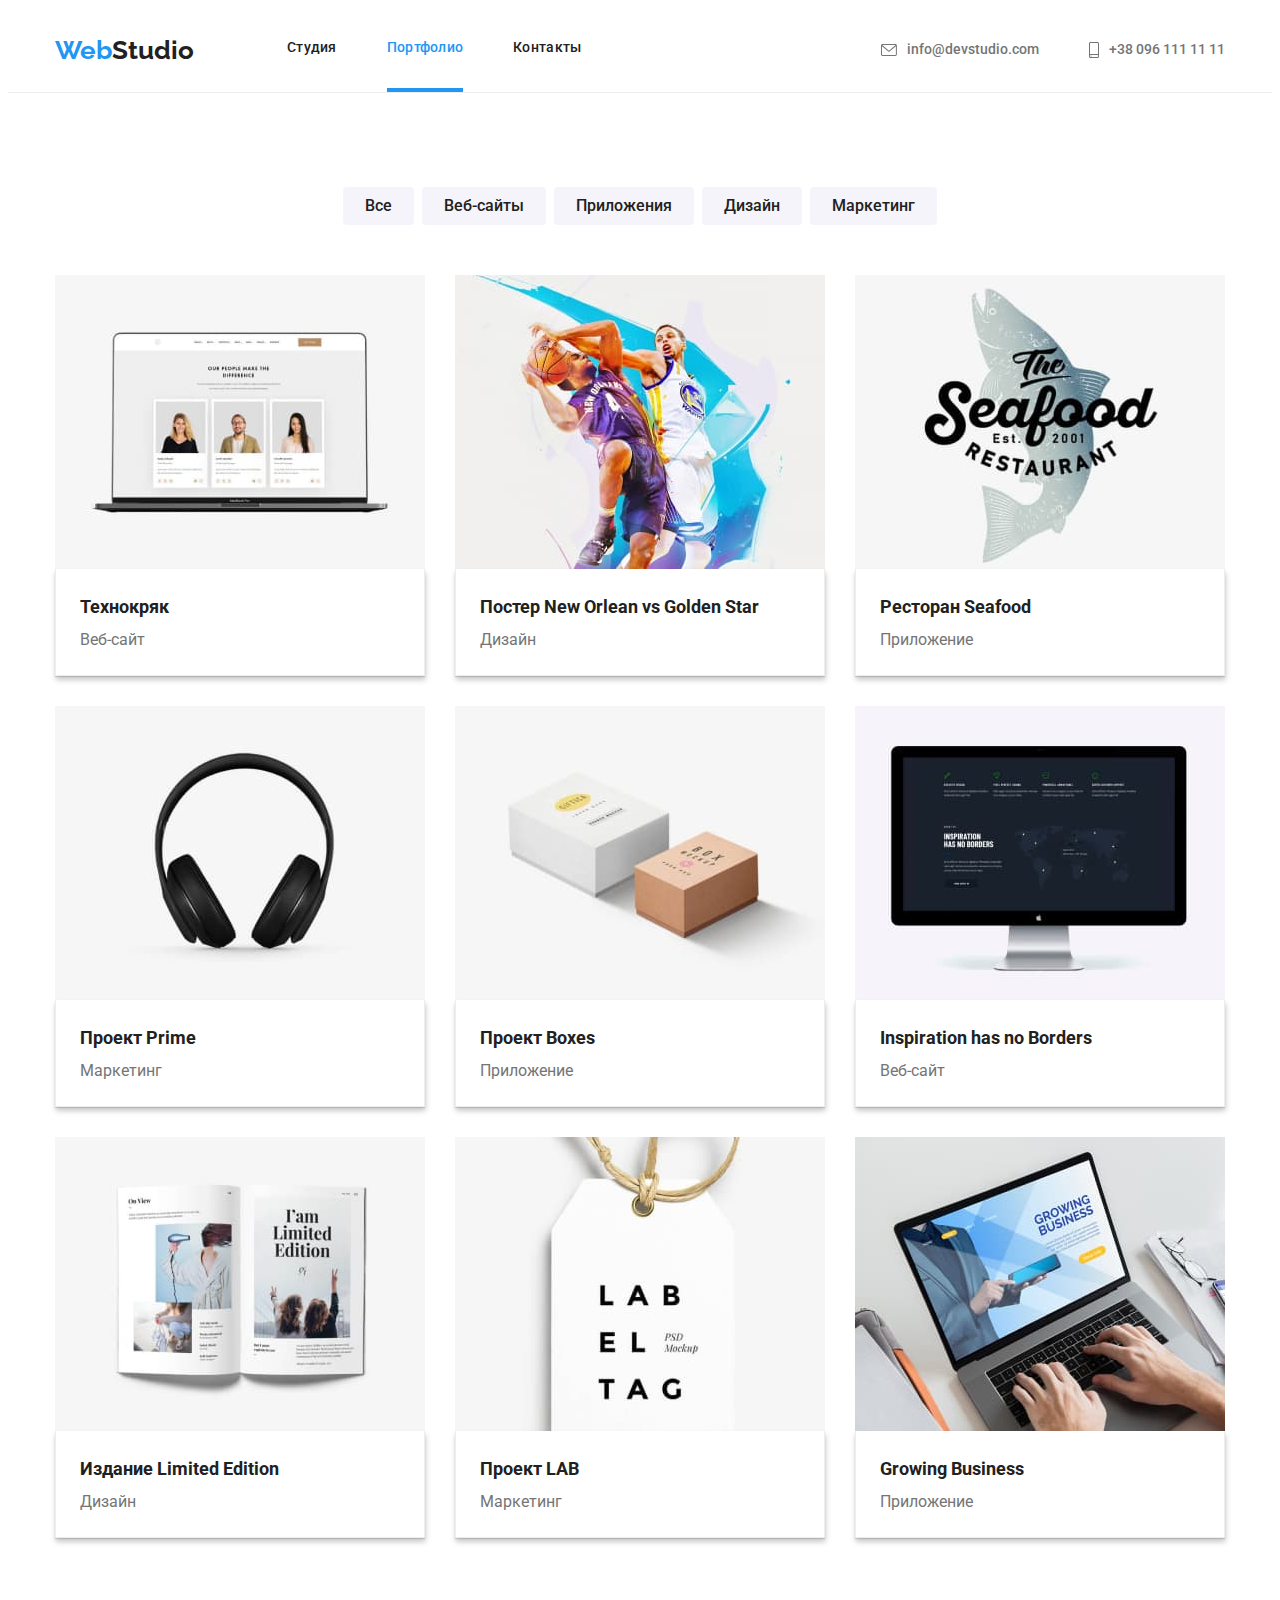
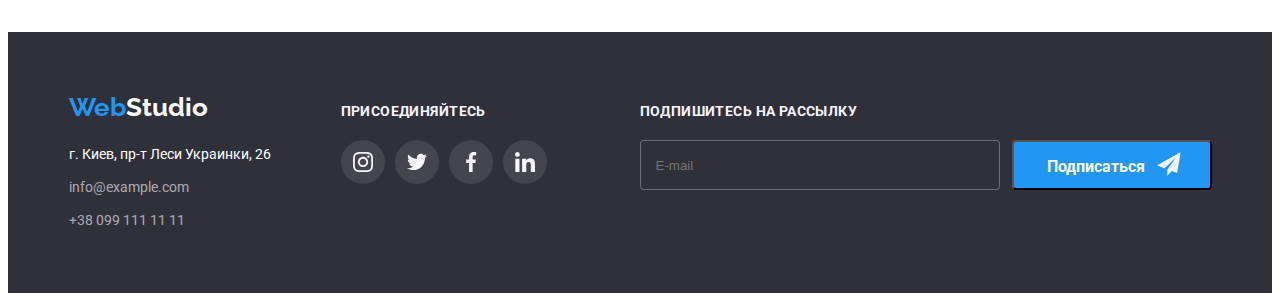
==== portfolio.html @ 36d55398 "1st poosh" ====
<!DOCTYPE html>
<html lang="ru">
  <head>
    <meta charset="UTF-8" />
    <meta http-equiv="X-UA-Compatible" content="IE=edge" />
    <meta name="viewport" content="width=device-width, initial-scale=1.0" />
    <link rel="preconnect" href="https://fonts.googleapis.com" />
    <link rel="preconnect" href="https://fonts.gstatic.com" crossorigin />
    <link
      rel="stylesheet"
      href="https://cdnjs.cloudflare.com/ajax/libs/modern-normalize/1.1.0/modern-normalize.min.css"
      integrity="sha512-wpPYUAdjBVSE4KJnH1VR1HeZfpl1ub8YT/NKx4PuQ5NmX2tKuGu6U/JRp5y+Y8XG2tV+wKQpNHVUX03MfMFn9Q=="
      crossorigin="anonymous"
      referrerpolicy="no-referrer"
    />
    <link
      href="https://fonts.googleapis.com/css2?family=Raleway:wght@700&family=Roboto:wght@400;500;700;900&display=swap"
      rel="stylesheet"
    />
    <link rel="stylesheet" href="./css/reset.css" />
    <link rel="stylesheet" href="./css/styles.css" />
    <title>Портфолио</title>
  </head>

  <body>
    <!-- -------------------Header------------------- -->
    <header class="header">
      <div class="container main-header">
        <a class="header-logo logo" href="index.html"
          ><span class="logo-web">Web</span>Studio</a
        >
        <nav>
          <ul class="nav-list">
            <li class="nav-item">
              <a class="nav-item-link" href="index.html">Студия</a>
            </li>
            <li class="nav-item">
              <a class="nav-item-link current-link" href="portfolio.html"
                >Портфолио</a
              >
            </li>
            <li class="nav-item">
              <a class="nav-item-link" href="">Контакты</a>
            </li>
          </ul>
        </nav>
        <ul class="contact-list">
          <li class="contact-item envelope">
            <a class="contact-item-link" href="mailto:info@devstudio.com"
              ><svg class="icon-envelope" width="16px" height="12px">
                <use href="./images/icon.svg#icon-envelope"></use>
              </svg>
              info@devstudio.com</a
            >
          </li>
          <li class="contact-item">
            <a class="contact-item-link" href="tel:+380961111111"
              ><svg class="icon-smartphone" width="10px" height="16px">
                <use href="./images/icon.svg#icon-smartphone"></use>
              </svg>
              +38 096 111 11 11
            </a>
          </li>
        </ul>
      </div>
    </header>
    <main>
      <!-- ---------------------PORTFOLIO--------------------- -->
      <section class="projects-photo">
        <!-- -------------------в дальнейшем h1 сделать невидимым---- -->
        <h1 class="hiden">Портфолио Студии</h1>

        <div class="container projects-main">
          <ul class="portfolio-btn-title">
            <li class="portfolio-btn-item">
              <button class="btn-portfolio" type="button">Все</button>
            </li>
            <li class="portfolio-btn-item">
              <button class="btn-portfolio" type="button">Веб-сайты</button>
            </li>
            <li class="portfolio-btn-item">
              <button class="btn-portfolio" type="button">Приложения</button>
            </li>
            <li class="portfolio-btn-item">
              <button class="btn-portfolio" type="button">Дизайн</button>
            </li>
            <li class="portfolio-btn-item">
              <button class="btn-portfolio" type="button">Маркетинг</button>
            </li>
          </ul>
        </div>
        <ul class="container images-studio">
          <li class="images-item">
            <div class="images-thumb">
              <img
                src="./images/img-tehnokryak.jpg"
                alt="ноутбук с изображаением вебсайта"
                width="370"
              />
              <p class="images-thumb-text">
                Технокряк это современная площадка распространения коронавируса.
                Компании используют эту платформу для цифрового шпионажа и атак
                на защищённые сервера конкурентов.
              </p>
            </div>

            <div class="images-border">
              <h2 class="projects-title">Технокряк</h2>
              <p class="projects-description">Веб-сайт</p>
            </div>
          </li>
          <li class="images-item">
            <div class="images-thumb">
              <img
                src="./images/img-poster-new-orlean-vs-golden-star.jpg"
                alt="постер с баскетболистами новый орлеан играют против золотой звезды"
                width="370"
              />
              <p class="images-thumb-text">
                Технокряк это современная площадка распространения коронавируса.
                Компании используют эту платформу для цифрового шпионажа и атак
                на защищённые сервера конкурентов.
              </p>
            </div>
            <div class="images-border">
              <h2 class="projects-title">Постер New Orlean vs Golden Star</h2>

              <p class="projects-description">Дизайн</p>
            </div>
          </li>

          <li class="images-item">
            <div class="images-thumb">
              <img
                src="./images/img-seafood.jpg"
                alt="логотип ресторана моской еды"
                width="370"
              />
              <p class="images-thumb-text">
                Технокряк это современная площадка распространения коронавируса.
                Компании используют эту платформу для цифрового шпионажа и атак
                на защищённые сервера конкурентов.
              </p>
            </div>
            <div class="images-border">
              <h2 class="projects-title">Ресторан Seafood</h2>
              <p class="projects-description">Приложение</p>
            </div>
          </li>
          <li class="images-item">
            <div class="images-thumb">
              <img
                src="./images/img-project-prime.jpg"
                alt="наушники"
                width="370"
              />
              <p class="images-thumb-text">
                Технокряк это современная площадка распространения коронавируса.
                Компании используют эту платформу для цифрового шпионажа и атак
                на защищённые сервера конкурентов.
              </p>
            </div>
            <div class="images-border">
              <h2 class="projects-title">Проект Prime</h2>
              <p class="projects-description">Маркетинг</p>
            </div>
          </li>
          <li class="images-item">
            <div class="images-thumb">
              <img
                src="./images/img-project-boxex.jpg"
                alt="две коробки"
                width="370"
              />
              <p class="images-thumb-text">
                Технокряк это современная площадка распространения коронавируса.
                Компании используют эту платформу для цифрового шпионажа и атак
                на защищённые сервера конкурентов.
              </p>
            </div>
            <div class="images-border">
              <h2 class="projects-title">Проект Boxes</h2>
              <p class="projects-description">Приложение</p>
            </div>
          </li>
          <li class="images-item">
            <div class="images-thumb">
              <img
                src="./images/img-inspiration-has-no-borders.jpg"
                alt="монитор с веб-сайтом"
                width="370"
              />
              <p class="images-thumb-text">
                Технокряк это современная площадка распространения коронавируса.
                Компании используют эту платформу для цифрового шпионажа и атак
                на защищённые сервера конкурентов.
              </p>
            </div>
            <div class="images-border">
              <h2 class="projects-title">Inspiration has no Borders</h2>
              <p class="projects-description">Веб-сайт</p>
            </div>
          </li>
          <li class="images-item">
            <div class="images-thumb">
              <img
                src="./images/img-limited-edition.jpg"
                alt="журнал лимитед едишн"
                width="370"
              />
              <p class="images-thumb-text">
                Технокряк это современная площадка распространения коронавируса.
                Компании используют эту платформу для цифрового шпионажа и атак
                на защищённые сервера конкурентов.
              </p>
            </div>
            <div class="images-border">
              <h2 class="projects-title">Издание Limited Edition</h2>
              <p class="projects-description">Дизайн</p>
            </div>
          </li>
          <li class="images-item">
            <div class="images-thumb">
              <img
                src="./images/img-project-lab.jpg"
                alt="стикер товара"
                width="370"
              />
              <p class="images-thumb-text">
                Технокряк это современная площадка распространения коронавируса.
                Компании используют эту платформу для цифрового шпионажа и атак
                на защищённые сервера конкурентов.
              </p>
            </div>
            <div class="images-border">
              <h2 class="projects-title">Проект LAB</h2>
              <p class="projects-description">Маркетинг</p>
            </div>
          </li>
          <li class="images-item">
            <div class="images-thumb">
              <img
                src="./images/img-growing-business.jpg"
                alt="ноутбук"
                width="370"
              />
              <p class="images-thumb-text">
                Технокряк это современная площадка распространения коронавируса.
                Компании используют эту платформу для цифрового шпионажа и атак
                на защищённые сервера конкурентов.
              </p>
            </div>
            <div class="images-border">
              <h2 class="projects-title">Growing Business</h2>
              <p class="projects-description">Приложение</p>
            </div>
          </li>
        </ul>
      </section>
    </main>
    <!-- -------------------footer------------------- -->
    <footer class="footer-bgc">
      <div class="container footer-main">
        <div class="footer-left">
          <a class="footer-logo logo" href="index.html"
            ><span class="logo-web">Web</span
            ><span class="footer-studio">Studio</span>
          </a>
          <address>
            <ul class="adress-list">
              <li class="footer-item">
                <a class="footer-map" href=""
                  >г. Киев, пр-т Леси Украинки, 26</a
                >
              </li>
              <li class="footer-item">
                <a class="footer-contacts" href="mailto:info@example.com"
                  >info@example.com</a
                >
              </li>
              <li class="footer-item">
                <a class="footer-contacts" href="tel:+380991111111"
                  >+38 099 111 11 11</a
                >
              </li>
            </ul>
          </address>
        </div>
        <div class="footer-middle">
          <span class="footer-middle-title">присоединяйтесь</span>
          <ul class="footer-middle-list">
            <li class="footer-middle-item">
              <a href="" class="footer-middle-link">
                <svg class="footer-middle-icon" width="20" height="20">
                  <use href="images/icon.svg#icon-instagram"></use>
                </svg>
              </a>
            </li>
            <li class="footer-middle-item">
              <a href="" class="footer-middle-link"
                ><svg class="footer-middle-icon" width="20" height="20">
                  <use href="images/icon.svg#icon-twitter"></use></svg
              ></a>
            </li>
            <li class="footer-middle-item">
              <a href="" class="footer-middle-link"
                ><svg class="footer-middle-icon" width="20" height="20">
                  <use href="images/icon.svg#icon-facebook"></use></svg
              ></a>
            </li>
            <li class="footer-middle-item">
              <a href="" class="footer-middle-link"
                ><svg class="footer-middle-icon" width="20" height="20">
                  <use href="images/icon.svg#icon-linkedin"></use></svg
              ></a>
            </li>
          </ul>
        </div>
        <div class="footer-subscribe">
          <form action="">
            <label for="user-email-footer" class="user-email-label"
              >Подпишитесь на рассылку</label
            >
            <div class="button-subscribe-main">
              <input
                type="email"
                id="user-email-footer"
                class="user-email-input"
                placeholder="E-mail"
              />
              <button type="submit" class="button-subscribe">
                Подписаться
              </button>
              <svg class="button-subscribe-svg" width="24px" height="24px">
                <use href="images/icon.svg#icon-send"></use>
              </svg>
            </div>
          </form>
        </div>
      </div>
    </footer>
  </body>
</html>
---- css/styles.css ----
/* ---------------------variable--------------------- */
:root {
  --main-text-color: #212121;
  --additional-text-color: #757575;
  --brand-color: #2196f3;
  --hover-color: #2196f3;
  --bgc-total: #2f303a;
  --bgc-additional: #ffffff;
  --bgc-button-portfolio: #f5f4fa;
}
/* ---------------------general rules--------------------- */
html {
  box-sizing: border-box;
}
*,
*::before,
*::after {
  box-sizing: inherit;
}

body {
  font-family: "Roboto", "Verdana", "Tahoma", sans-serif;
  font-style: normal;
  font-weight: 400;
}

.container {
  margin: 0px auto;
  padding-left: 15px;
  padding-right: 15px;
  width: 1200px;
  /* ------- Временное условие для верстки ----- */
  /* outline: 1px solid red; */
}

/* ---------------------header styles--------------------- */

.header {
  border-bottom: 1px solid #eeeeee;
}

.main-header {
  display: flex;
  align-items: center;
}
.logo {
  font-family: "Raleway", sans-serif;
  font-weight: 700;
  font-size: 26px;
  line-height: 1.19;
  color: var(--main-text-color);
}
.header-logo {
  display: block;
  margin-right: 93px;
}
.nav-list {
  display: flex;
}
.nav-item {
  position: relative;
}

.nav-item-link {
  display: block;
  padding-top: 32px;
  padding-right: 0px;
  padding-left: 0px;
  padding-bottom: 32px;

  font-family: Roboto;
  font-style: normal;
  font-weight: 500;
  font-size: 14px;
  line-height: 1.14;
  letter-spacing: 0.02em;

  color: var(--main-text-color);
  transition: color 250ms cubic-bezier(0.4, 0, 0.2, 1);
}
.nav-item-link:hover,
.nav-item-link:focus {
  color: var(--hover-color);
}

/* подчеркивание на текущей странице  */
.current-link {
  color: var(--hover-color);
  border-bottom: 4px solid var(--hover-color);
}

/* подчеркивание по ховеру  */
.nav-item-link::after {
  content: "";
  display: block;
  position: absolute;
  left: 0;
  bottom: 0px;
  width: 100%;
  height: 4px;
  background-color: rgba(0, 0, 0, 0);

  transition: background-color 250ms cubic-bezier(0.4, 0, 0.2, 1);
}
.nav-item-link:hover::after {
  background-color: var(--hover-color);
}
.nav-item + .nav-item {
  margin-left: 50px;
}
.contact-list {
  display: flex;
  margin-left: auto;
}
.contact-item + .contact-item {
  margin-left: 50px;
}
.contact-item {
  display: flex;
  justify-content: right;
  align-items: center;
  border: 1px;
}

.contact-item-link {
  display: flex;
  align-items: center;
  padding-top: 32px;
  padding-bottom: 32px;

  font-weight: 500;
  font-size: 14px;
  line-height: 1.14;
  color: var(--additional-text-color);
  transition: color 250ms cubic-bezier(0.4, 0, 0.2, 1);
}
.contact-item-link:hover,
.contact-item-link:focus {
  color: var(--hover-color);
}
.icon-envelope {
  margin-right: 10px;
  width: 16px;
  height: 12px;

  fill: currentColor;
}
.icon-smartphone {
  width: 10px;
  height: 16px;
  margin-right: 10px;
  fill: currentColor;
}
/* ---------------------main styles--------------------- */
.hiden {
  opacity: 0;
  font-size: 0px;
  line-height: 0px;
  display: none;
  color: transparent;
  visibility: hidden;
  overflow: hidden;
  width: 0px;
  height: 0px;
}

/* ---------------------hero--------------------- */
.hero {
  margin: 0px auto;
  max-width: 1600px;
  padding-top: 200px;
  padding-bottom: 200px;

  background-image: linear-gradient(
      rgba(47, 48, 58, 0.4),
      rgba(47, 48, 58, 0.4)
    ),
    url(../images/hero-optimized.jpg);
  background-repeat: no-repeat;
  background-position: center;
  background-size: cover;
  background-color: #c4c4c4;
}

.div-hero {
  text-align: center;
}

.hero-title {
  margin: 0px auto;

  margin-bottom: 30px;

  font-weight: 900;
  font-size: 44px;
  line-height: 1.36;
  text-transform: uppercase;

  color: var(--bgc-additional);
}
.hero-button {
  display: inline-block;
  min-width: 200px;
  border-radius: 4px;
  padding: 10px 32px;

  font-family: inherit;
  font-weight: 700;
  font-size: 16px;
  line-height: 1.88;
  background-color: var(--brand-color);
  color: var(--bgc-additional);
  cursor: pointer;
  text-align: center;
}

.button-portfolio:focus {
  border-color: var(--bgc-total);
}

/* ---------------------advantages styles--------------------- */
.studio-advantages {
  padding-top: 94px;
  padding-bottom: 94px;
}

.studio-advantages-list {
  display: flex;
}

.studio-advantages-title {
  display: inline-block;
  margin: 0px auto;
  margin-bottom: 10px;

  color: var(--main-text-color);

  font-weight: 700;
  font-size: 14px;
  line-height: 1.14;
  text-transform: uppercase;
  letter-spacing: 0.03em;
}
.studio-advantages-item {
  width: 270px;
  margin-right: 30px;
}
.studio-advantages-item:last-child {
  margin-right: 0px;
}
.studio-adnvatages-icons {
  margin-bottom: 30px;
  padding-top: 25px;
  padding-bottom: 25px;
  padding-right: 100px;
  padding-left: 100px;
  text-align: center;
  background-color: #f5f4fa;
  border-radius: 4px;
}

.advantages-icon {
  width: 70px;
  height: 70px;
}

.studio-advantages-desctiption {
  margin: 0px auto;

  font-size: 14px;
  line-height: 1.71;
  color: var(--additional-text-color);
  letter-spacing: 0.03em;
}

/* ---------------------What We Do (WWD)--------------------- */
.wwd-main {
  padding-bottom: 94px;
}

.wwd-title {
  font-weight: 700;
  font-size: 36px;
  line-height: 1.17;
  color: var(--main-text-color);
  margin-bottom: 50px;
  text-align: center;
}
.wwd-list {
  display: flex;
  justify-content: space-between;
}
.wwd-item-thumb {
  position: relative;
}

.wwd-item-text {
  position: absolute;
  bottom: 0;

  width: 100%;
  padding-top: 27px;
  padding-bottom: 27px;

  font-family: Roboto;
  font-style: normal;
  font-weight: bold;
  font-size: 14px;
  line-height: 1.14;
  text-align: center;
  letter-spacing: 0.03em;
  text-transform: uppercase;
  color: #ffffff;
  background-color: rgba(47, 48, 58, 0.8);
}
/* ---------------------our team--------------------- */

.our-team {
  padding-top: 94px;
  padding-bottom: 94px;
  background-color: #f5f4fa;
}
.team-title {
  display: block;
  margin-bottom: 50px;

  font-weight: 700;
  font-size: 36px;
  line-height: 1.17;
  text-align: center;
  color: var(--main-text-color);
}
.team-list {
  display: flex;
  justify-content: space-between;
  text-align: center;
}
.team-info {
  padding-top: 30px;
  padding-bottom: 30px;
  background-color: #ffffff;
  box-shadow: 0px 1px 3px rgba(0, 0, 0, 0.12), 0px 1px 1px rgba(0, 0, 0, 0.14),
    0px 2px 1px rgba(0, 0, 0, 0.2);
}
.team-names {
  margin-bottom: 10px;

  font-family: "Roboto";
  font-style: normal;
  font-weight: 500;
  font-size: 16px;
  line-height: 1.19;
  text-align: center;
  letter-spacing: 0.03em;

  color: var(--main-text-color);
}
.team-positions {
  margin-bottom: 16px;

  font-family: Roboto;
  font-style: normal;
  font-weight: 400;
  font-size: 16px;
  line-height: 1.19;
  text-align: center;
  letter-spacing: 0.03em;

  color: var(--additional-text-color);
}
.team-social-list {
  display: flex;
  justify-content: center;
}
.team-social-item {
  width: 44px;
  height: 44px;
}
.team-social-item + .team-social-item {
  margin-left: 10px;
}
.team-social-link {
  display: flex;
  align-items: center;
  justify-content: center;
  width: 100%;
  height: 100%;
  background-color: transparent;
  border-radius: 50%;
  fill: #afb1b8;
}

.team-social-link:hover,
.team-social-link:focus {
  outline: none;
  background-color: #2196f3;
  fill: white;
  transition-property: fill;
  transition-duration: 250ms;
  transition-timing-function: cubic-bezier(0.4, 0, 0.2, 1);
}

/* ---------------------PORTFOLIO--------------------- */
.projects-photo {
  padding-top: 94px;
  padding-bottom: 94px;
}
.portfolio-btn-title {
  display: flex;
  justify-content: center;
  margin-bottom: 50px;
}

.portfolio-btn-item + .portfolio-btn-item {
  margin-left: 8px;
}

.btn-portfolio {
  padding-top: 6px;
  padding-bottom: 6px;
  padding-left: 22px;
  padding-right: 22px;
  font-family: inherit;
  font-weight: 500;
  font-size: 16px;
  line-height: 1.63;
  border: none;
  border-radius: 4px;

  color: var(--main-text-color);
  background-color: var(--bgc-button-portfolio);
  transition: color 250ms cubic-bezier(0.4, 0, 0.2, 1),
    background-color 250ms cubic-bezier(0.4, 0, 0.2, 1);
}

.btn-portfolio:focus,
.btn-portfolio:hover {
  background-color: var(--hover-color);
  color: var(--bgc-additional);
  outline: none;
}

.images-studio {
  display: flex;
  flex-wrap: wrap;
}

.images-item:hover {
  box-shadow: 0px 4px 4px rgb(0, 0, 0, 0.25);
}

.images-item {
  position: relative;
  margin-right: 30px;
}
.images-item:nth-child(3n) {
  margin-right: 0px;
}

.images-item:nth-child(-n + 6) {
  margin-bottom: 30px;
}
.images-thumb {
  display: block;
  position: relative;
  overflow: hidden;
}

.images-thumb-text {
  position: absolute;
  bottom: 0;
  transform: translateY(100%);
  opacity: 0;
  transition: transform 250ms cubic-bezier(0.4, 0, 0.2, 1),
    opacity 250ms cubic-bezier(0.4, 0, 0.2, 1);
  overflow: hidden;

  width: 100%;
  height: 100%;
  padding-top: 63px;
  padding-bottom: 63px;
  padding-left: 24px;
  padding-right: 24px;

  font-family: Roboto;
  font-style: normal;
  font-weight: 400;
  font-size: 18px;
  line-height: 1.55;
  letter-spacing: 0.03em;
  color: var(--bgc-additional);
  background-color: rgba(33, 150, 243, 0.9);
}

.images-item:hover .images-thumb-text,
.images-border {
  transform: translateY(0);
  opacity: 1;
  box-shadow: 0px 1px 1px rgba(0, 0, 0, 0.12), 0px 4px 4px rgba(0, 0, 0, 0.06),
    1px 4px 6px rgba(0, 0, 0, 0.16);
}

.images-border {
  padding-top: 20px;
  padding-bottom: 20px;
  padding-left: 24px;
  padding-right: 24px;

  border-left: 1px solid #eeeeee;
  border-right: 1px solid #eeeeee;
  border-bottom: 1px solid #eeeeee;
  box-shadow: 0;
  transition: box-shadow 250ms cubic-bezier(0.4, 0, 0.2, 1);
}
.projects-title {
  font-weight: 700;
  font-size: 18px;
  line-height: 2;

  color: var(--main-text-color);
}
.projects-description {
  font-size: 16px;
  line-height: 1.88;
  color: var(--additional-text-color);
}
/* ---------------------CLIENTS--------------------- */
.clients {
  padding-top: 94px;
  padding-bottom: 94px;
  text-align: center;
}
.clients-header {
  display: inline-block;
  margin-bottom: 50px;

  font-family: Roboto;
  font-style: normal;
  font-weight: 700;
  font-size: 36px;
  line-height: 1.17;
  text-align: center;
  letter-spacing: 0.03em;

  color: var(--main-text-color);
}
.clients-list {
  display: flex;
  justify-content: center;
  align-items: center;
}

.clients-item {
  display: flex;
  align-items: center;
  justify-content: center;
  width: 170px;
  height: 92px;
}

.clients-link {
  display: flex;
  align-items: center;
  justify-content: center;
  width: 100%;
  height: 100%;

  border: 1px solid #afb1b8;
  border-radius: 4px;
  cursor: pointer;
  color: #afb1b8;
  transition: border 250ms cubic-bezier(0.4, 0, 0.2, 1),
    color 250ms cubic-bezier(0.4, 0, 0.2, 1);
}
.clients-icon {
  width: 106px;
  height: 60px;
  fill: currentColor;
}

.clients-item ~ .clients-item {
  margin-left: 30px;
}
.clients-link:focus {
  outline: none;
}
.clients-link:hover,
.clients-link:focus {
  border: 1px solid var(--hover-color);
  color: var(--hover-color);
}

/* ---------------------FOOTER STYLES--------------------- */

.footer-bgc {
  display: flex;
  justify-content: center;
  margin: 0px auto;
  padding-top: 60px;
  padding-bottom: 60px;
  background-color: var(--bgc-total);
}
.footer-main {
  display: flex;
  align-items: baseline;
  justify-content: center;
  padding-left: 15px;
  padding-right: 15px;
}
.footer-logo {
  display: block;
  margin-bottom: 20px;
}
.logo-web {
  display: inline-block;
  color: var(--brand-color);
}
.footer-studio {
  color: var(--bgc-additional);
}
.footer-item:not(:last-child) {
  margin-bottom: 9px;
}

.footer-map {
  font-style: normal;
  font-size: 14px;
  line-height: 1.71;
  color: var(--bgc-additional);
}
.footer-contacts {
  font-style: normal;
  font-size: 14px;
  line-height: 1.71;
  color: rgba(255, 255, 255, 0.6);
}
.footer-middle {
  margin-left: 70px;
}
.footer-middle-title {
  display: inline-block;
  margin-bottom: 20px;

  font-family: Roboto;
  font-style: normal;
  font-weight: 700;
  font-size: 14px;
  line-height: 1.14;
  letter-spacing: 0.03em;
  text-transform: uppercase;

  color: var(--bgc-button-portfolio);
}
.footer-middle-list {
  display: flex;
  justify-content: center;
}
.footer-middle-item {
  width: 44px;
  height: 44px;
}
.footer-middle-item + .footer-middle-item {
  margin-left: 10px;
}
.footer-middle-link {
  display: flex;
  align-items: center;
  justify-content: center;
  width: 100%;
  height: 100%;
  border-radius: 50%;
  background-color: rgba(255, 255, 255, 0.1);
  transition: background-color 250ms cubic-bezier(0.4, 0, 0.2, 1);

  fill: var(--bgc-button-portfolio);
}
.footer-middle-link:hover,
.footer-middle-link:focus {
  background-color: #2196f3;
  outline: none;
}
.footer-middle-link:hover .footer-middle-icon,
.footer-middle-link:focus .footer-middle-icon {
  fill: var(--bgc-button-portfolio);
}
.footer-subscribe {
  margin-left: 93px;
  fill: black;
}
.user-email-label {
  display: block;
  margin-bottom: 20px;

  font-family: Roboto;
  font-style: normal;
  font-weight: bold;
  font-size: 14px;
  line-height: 1.14;
  letter-spacing: 0.03em;
  text-transform: uppercase;

  color: var(--bgc-button-portfolio);
}

.user-email-input {
  width: 360px;
  height: 50px;
  margin-right: 12px;
  padding: 15px;

  color: var(--bgc-button-portfolio);
  border: 1px solid rgba(255, 255, 255, 0.3);
  border-radius: 4px;
  background-color: var(--bgc-total);
}
.button-subscribe {
  min-width: 200px;
  height: 50px;
  border-radius: 4px;
  padding-top: 10px;
  padding-bottom: 10px;
  padding-left: 30px;
  padding-right: 62px;

  font-family: inherit;
  font-weight: 700;
  font-size: 16px;
  line-height: 1.88;
  background-color: var(--brand-color);
  color: var(--bgc-additional);
  cursor: pointer;
  text-align: center;
}
.button-subscribe-main {
  position: relative;
  display: flex;
  text-align: center;
}
.button-subscribe-svg {
  position: absolute;
  top: 0;
  right: 0;
  transform: translate(-130%, 50%);

  fill: var(--bgc-button-portfolio);
}

/* ---------------------MODAL--------------------- */
.backdrop {
  position: fixed;
  top: 0;
  left: 0;

  width: 100vw;
  height: 100vw;
  background-color: rgba(0, 0, 0, 0.2);

  opacity: 1;
  transition: opacity 500ms;
}
.backdrop.is-hidden {
  opacity: 0;
  visibility: none;
  pointer-events: none;
}
.modal-main {
  position: fixed;
  top: 50%;
  left: 50%;
  transform: translate(-50%, -50%);

  padding: 40px;

  background: #ffffff;
  box-shadow: 0px 1px 3px rgba(0, 0, 0, 0.12), 0px 1px 1px rgba(0, 0, 0, 0.14),
    0px 2px 1px rgba(0, 0, 0, 0.2);
  border-radius: 4px;
}

.modal-close-link {
  position: absolute;
  top: 8px;
  right: 8px;
  display: block;
  width: 30px;
  height: 30px;

  border-radius: 50%;
  border: 1px solid rgba(0, 0, 0, 0.1);
}
.modal-close-link:hover .modal-close-icon {
  fill: var(--hover-color);
}

.modal-close-icon {
  position: absolute;
  top: 5px;
  right: 5px;

  width: 18px;
  height: 18px;
}

.modal-user-title {
  display: block;
  margin-bottom: 12px;

  font-family: Roboto;
  font-style: normal;
  font-weight: 700;
  font-size: 20px;
  line-height: 1.15;
  text-align: center;
  letter-spacing: 0.03em;

  color: var(--main-text-color);
}

.lable {
  display: block;
  margin-bottom: 4px;

  font-family: Roboto;
  font-style: normal;
  font-weight: 500;
  font-size: 12px;
  line-height: 1.17;
  letter-spacing: 0.01em;

  color: #757575;
}
.input-container {
  margin-bottom: 10px;
}
.input-container:last-child {
  margin-bottom: 20px;
}
.input-wrap {
  position: relative;
}
.input {
  display: block;
  width: 100%;
  height: 40px;
  padding-left: 30px;
  margin-bottom: 10px;

  font-family: Roboto;
  font-style: normal;
  font-weight: 500;
  font-size: 16px;
  line-height: 1.15px;
  letter-spacing: 0.03em;

  color: #212121;
  outline: none;
  border: 1px solid rgba(33, 33, 33, 0.2);
  border-radius: 4px;
}
.input:hover,
.input:focus,
.user-comments-area:hover,
.user-comments-area:focus {
  border: 1px solid var(--hover-color);
  border-radius: 4px;
}
.input-wrap:hover .input-icon {
  fill: var(--hover-color);
}
.input:focus + .input-icon {
  fill: var(--hover-color);
}

.input-icon {
  position: absolute;
  left: 10px;
  top: 50%;
  transform: translateY(-50%);
  fill: var(--main-text-color);
}
.user-comments-area {
  width: 100%;
  height: 120px;
  resize: none;

  outline: none;
  border: 1px solid rgba(33, 33, 33, 0.2);
  border-radius: 4px;
}
.modal-checkbox {
  margin-bottom: 30px;
  display: flex;
  align-items: center;
}
.icon-vector {
  position: absolute;
  top: 0;
  transform: translateY(20%);
  z-index: 1;
  border-radius: 2px;
}
.icon-border {
  position: absolute;
  top: 0;
  transform: translateY(20%);

  display: flex;
  align-items: center;
  justify-content: center;
  width: 16px;
  height: 16px;
  border: 2px solid #212121;
  border-radius: 2px;
}
.accept {
  position: relative;
  font-family: Roboto;
  font-style: normal;
  font-weight: 500;
  font-size: 14px;
  line-height: calc(24 / 14);
  letter-spacing: 0.03em;

  color: var(--additional-text-color);
}
.input-check {
  position: absolute;
}
.icon-vector {
  width: 16px;
  height: 16px;
  fill: transparent;
}
.input-check:checked + .icon-border {
  background-color: #2196f3;
  border: none;
}
.input-check:checked + .icon-vector {
  background-color: #2196f3;
  fill: #ffffff;
}
.policy-text {
  padding-left: 25px;
}
.policy {
  margin-left: 2px;
  font-family: Roboto;
  font-style: normal;
  font-weight: 500;
  font-size: 14px;
  line-height: (24 / 14);
  letter-spacing: 0.03em;
  text-decoration-line: underline;

  color: var(--hover-color);
}
.button-modal-send {
  display: flex;
  align-items: center;
  justify-content: center;
  margin: 0 auto;
  width: 200px;
  height: 50px;

  font-family: Roboto;
  font-style: normal;
  font-weight: 700;
  font-size: 16px;
  line-height: (30 / 16);
  text-align: center;
  letter-spacing: 0.06em;

  color: #ffffff;
  background-color: #188ce8;
  box-shadow: 0px 4px 4px rgba(0, 0, 0, 0.15);
  border-radius: 4px;
}
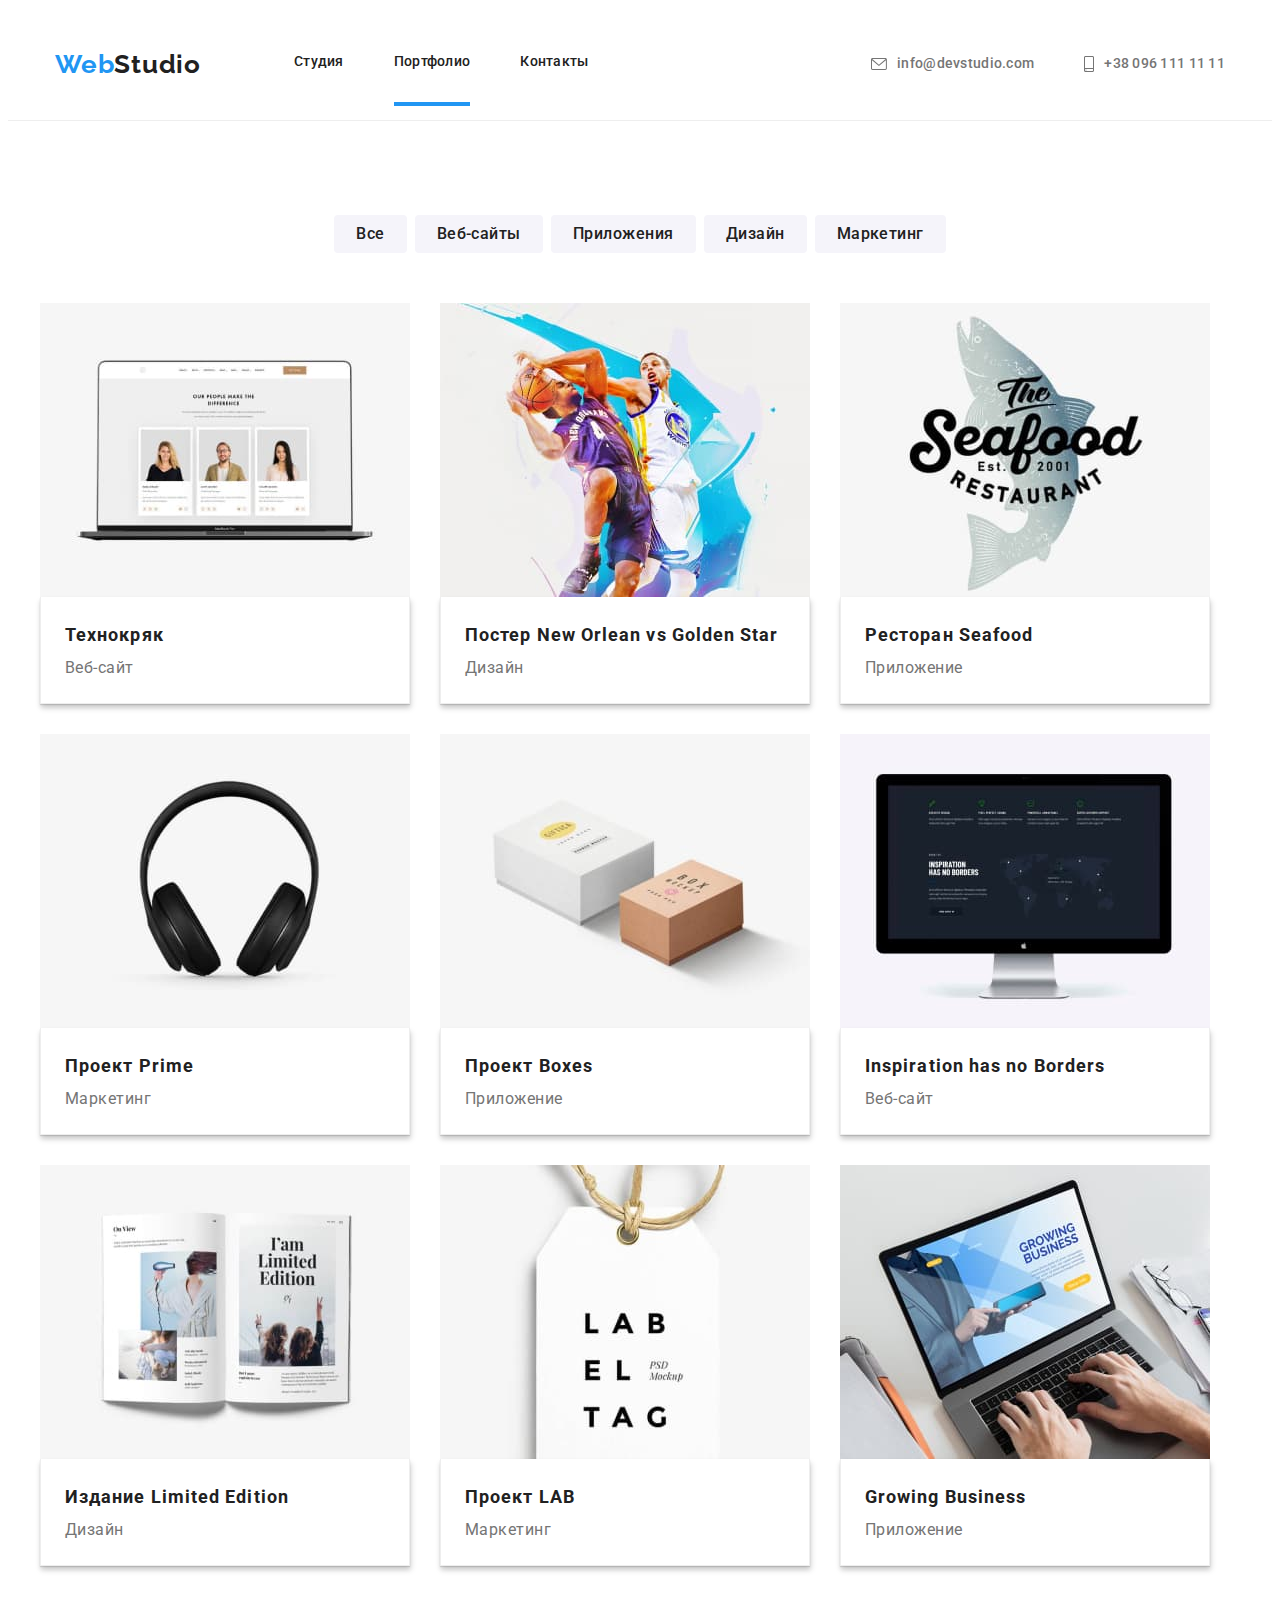
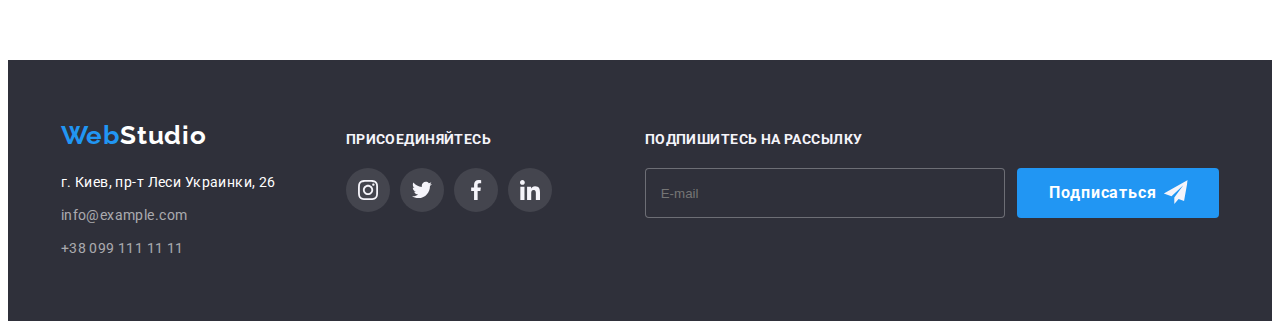
==== commit 82f592d8: "Finish 07" ====
--- a/portfolio.html
+++ b/portfolio.html
@@ -17,45 +17,49 @@
       href="https://fonts.googleapis.com/css2?family=Raleway:wght@700&family=Roboto:wght@400;500;700;900&display=swap"
       rel="stylesheet"
     />
-    <link rel="stylesheet" href="./css/reset.css" />
-    <link rel="stylesheet" href="./css/styles.css" />
+    <link rel="stylesheet" href="./css/main.min.css" />
     <title>Портфолио</title>
   </head>
 
   <body>
     <!-- -------------------Header------------------- -->
+    <!--zzzzzz HEADER zzzzzz-->
     <header class="header">
-      <div class="container main-header">
-        <a class="header-logo logo" href="index.html"
-          ><span class="logo-web">Web</span>Studio</a
+      <div class="container header__wrap">
+        <a class="logo logo--header" href="index.html"
+          ><span class="logo__img">Web</span>Studio</a
         >
         <nav>
-          <ul class="nav-list">
-            <li class="nav-item">
-              <a class="nav-item-link" href="index.html">Студия</a>
-            </li>
-            <li class="nav-item">
-              <a class="nav-item-link current-link" href="portfolio.html"
+          <ul class="navigation">
+            <li class="navigation__item">
+              <a class="navigation__link" href="index.html">Студия</a>
+            </li>
+            <li class="navigation__item">
+              <a class="navigation__link current-link" href="portfolio.html"
                 >Портфолио</a
               >
             </li>
-            <li class="nav-item">
-              <a class="nav-item-link" href="">Контакты</a>
+            <li class="navigation__item">
+              <a class="navigation__link" href="#">Контакты</a>
             </li>
           </ul>
         </nav>
-        <ul class="contact-list">
-          <li class="contact-item envelope">
-            <a class="contact-item-link" href="mailto:info@devstudio.com"
-              ><svg class="icon-envelope" width="16px" height="12px">
+        <ul class="contacts">
+          <li class="contacts__item">
+            <a class="contacts__link" href="mailto:info@devstudio.com"
+              ><svg class="contacts__icon-envelope" width="16px" height="12px">
                 <use href="./images/icon.svg#icon-envelope"></use>
               </svg>
               info@devstudio.com</a
             >
           </li>
-          <li class="contact-item">
-            <a class="contact-item-link" href="tel:+380961111111"
-              ><svg class="icon-smartphone" width="10px" height="16px">
+          <li class="contacts__item">
+            <a class="contacts__link" href="tel:+380961111111"
+              ><svg
+                class="contacts__icon-smartphone"
+                width="10px"
+                height="16px"
+              >
                 <use href="./images/icon.svg#icon-smartphone"></use>
               </svg>
               +38 096 111 11 11
@@ -68,24 +72,24 @@
       <!-- ---------------------PORTFOLIO--------------------- -->
       <section class="projects-photo">
         <!-- -------------------в дальнейшем h1 сделать невидимым---- -->
-        <h1 class="hiden">Портфолио Студии</h1>
+        <h1 class="hidden">Портфолио Студии</h1>
 
         <div class="container projects-main">
-          <ul class="portfolio-btn-title">
-            <li class="portfolio-btn-item">
-              <button class="btn-portfolio" type="button">Все</button>
-            </li>
-            <li class="portfolio-btn-item">
-              <button class="btn-portfolio" type="button">Веб-сайты</button>
-            </li>
-            <li class="portfolio-btn-item">
-              <button class="btn-portfolio" type="button">Приложения</button>
-            </li>
-            <li class="portfolio-btn-item">
-              <button class="btn-portfolio" type="button">Дизайн</button>
-            </li>
-            <li class="portfolio-btn-item">
-              <button class="btn-portfolio" type="button">Маркетинг</button>
+          <ul class="switch">
+            <li class="switch__item">
+              <button class="switch__btn" type="button">Все</button>
+            </li>
+            <li class="switch__item">
+              <button class="switch__btn" type="button">Веб-сайты</button>
+            </li>
+            <li class="switch__item">
+              <button class="switch__btn" type="button">Приложения</button>
+            </li>
+            <li class="switch__item">
+              <button class="switch__btn" type="button">Дизайн</button>
+            </li>
+            <li class="switch__item">
+              <button class="switch__btn" type="button">Маркетинг</button>
             </li>
           </ul>
         </div>
@@ -259,79 +263,79 @@
       </section>
     </main>
     <!-- -------------------footer------------------- -->
-    <footer class="footer-bgc">
-      <div class="container footer-main">
-        <div class="footer-left">
-          <a class="footer-logo logo" href="index.html"
-            ><span class="logo-web">Web</span
-            ><span class="footer-studio">Studio</span>
+    <footer class="footer">
+      <div class="footer__wrap container">
+        <div>
+          <a class="logo logo--footer" href="index.html"
+            ><span class="logo__img">Web</span
+            ><span class="logo__text--footer">Studio</span>
           </a>
           <address>
-            <ul class="adress-list">
-              <li class="footer-item">
-                <a class="footer-map" href=""
+            <ul class="adress">
+              <li class="adress__item">
+                <a class="adress__map" href=""
                   >г. Киев, пр-т Леси Украинки, 26</a
                 >
               </li>
-              <li class="footer-item">
-                <a class="footer-contacts" href="mailto:info@example.com"
+              <li class="adress__item">
+                <a class="adress__contacts" href="mailto:info@example.com"
                   >info@example.com</a
                 >
               </li>
-              <li class="footer-item">
-                <a class="footer-contacts" href="tel:+380991111111"
+              <li class="adress__item">
+                <a class="adress__contacts" href="tel:+380991111111"
                   >+38 099 111 11 11</a
                 >
               </li>
             </ul>
           </address>
         </div>
-        <div class="footer-middle">
-          <span class="footer-middle-title">присоединяйтесь</span>
-          <ul class="footer-middle-list">
-            <li class="footer-middle-item">
-              <a href="" class="footer-middle-link">
-                <svg class="footer-middle-icon" width="20" height="20">
+        <div class="footer-mid">
+          <span class="footer-mid__title">присоединяйтесь</span>
+          <ul class="social">
+            <li class="social__item">
+              <a href="" class="social__link social__link--color">
+                <svg width="20" height="20">
                   <use href="images/icon.svg#icon-instagram"></use>
                 </svg>
               </a>
             </li>
-            <li class="footer-middle-item">
-              <a href="" class="footer-middle-link"
-                ><svg class="footer-middle-icon" width="20" height="20">
+            <li class="social__item">
+              <a href="" class="social__link social__link--color"
+                ><svg width="20" height="20">
                   <use href="images/icon.svg#icon-twitter"></use></svg
               ></a>
             </li>
-            <li class="footer-middle-item">
-              <a href="" class="footer-middle-link"
-                ><svg class="footer-middle-icon" width="20" height="20">
+            <li class="social__item">
+              <a href="" class="social__link social__link--color"
+                ><svg width="20" height="20">
                   <use href="images/icon.svg#icon-facebook"></use></svg
               ></a>
             </li>
-            <li class="footer-middle-item">
-              <a href="" class="footer-middle-link"
-                ><svg class="footer-middle-icon" width="20" height="20">
+            <li class="social__item">
+              <a href="" class="social__link social__link--color"
+                ><svg width="20" height="20">
                   <use href="images/icon.svg#icon-linkedin"></use></svg
               ></a>
             </li>
           </ul>
         </div>
         <div class="footer-subscribe">
-          <form action="">
-            <label for="user-email-footer" class="user-email-label"
+          <form action="#">
+            <label for="user-email-footer" class="footer-subscribe__label"
               >Подпишитесь на рассылку</label
             >
-            <div class="button-subscribe-main">
+            <div class="subscribe">
               <input
                 type="email"
                 id="user-email-footer"
                 class="user-email-input"
                 placeholder="E-mail"
               />
-              <button type="submit" class="button-subscribe">
+              <button type="submit" class="main-btn subscribe__btn">
                 Подписаться
               </button>
-              <svg class="button-subscribe-svg" width="24px" height="24px">
+              <svg class="subscribe__icon" width="24px" height="24px">
                 <use href="images/icon.svg#icon-send"></use>
               </svg>
             </div>
--- a/css/main.min.css
+++ b/css/main.min.css
@@ -0,0 +1,2 @@
+p,h1,h2,h3,h4,h5,h6{margin:0px}a{text-decoration:none}button{cursor:pointer}img{display:block}:root{--main-text-color: #212121;--additional-text-color: #757575;--brand-color: #2196f3;--hover-color: #2196f3;--bgc-total: #2f303a;--bgc-additional: #ffffff;--bgc-button-portfolio: #f5f4fa}html{-webkit-box-sizing:border-box;box-sizing:border-box}*,*::before,*::after{-webkit-box-sizing:inherit;box-sizing:inherit}body{font-family:"Roboto", "Verdana", "Tahoma", sans-serif;font-style:normal;font-weight:400}.container{margin:0px auto;padding-left:15px;padding-right:15px;width:1200px}.hidden{opacity:0;font-size:0px;line-height:0px;display:none;color:transparent;visibility:hidden;overflow:hidden;width:0px;height:0px}.current-link{color:var(--hover-color);border-bottom:4px solid var(--hover-color)}.navigation,.social,.card-set,.switch,.images-studio,.adress{margin:0 auto;padding:0px;list-style:none}.social,.social__link,.main-btn,.card-set{display:-webkit-box;display:-ms-flexbox;display:flex;-webkit-box-pack:center;-ms-flex-pack:center;justify-content:center;-webkit-box-align:center;-ms-flex-align:center;align-items:center}.logo{font-family:"Raleway";font-style:normal;font-weight:700;font-size:26px;line-height:1.19;letter-spacing:.03em;color:var(--main-text-color)}.logo--header{display:block;margin-right:93px}.logo__img{display:inline-block;color:var(--brand-color)}.logo--footer{display:block;margin-bottom:20px}.logo__text--footer{color:var(--bgc-additional)}.navigation{display:-webkit-box;display:-ms-flexbox;display:flex}.navigation__item{position:relative}.navigation__item+.navigation__item{margin-left:50px}.navigation__link{display:block;padding-top:32px;padding-right:0px;padding-left:0px;padding-bottom:32px;font-family:"Roboto";font-style:normal;font-weight:500;font-size:14px;line-height:1.14;letter-spacing:.02em;color:var(--main-text-color);-webkit-transition:color 250ms cubic-bezier(0.4, 0, 0.2, 1);transition:color 250ms cubic-bezier(0.4, 0, 0.2, 1)}.navigation__link:hover,.navigation__link:focus{color:var(--hover-color)}.navigation__link::after{content:"";display:block;position:absolute;left:0;bottom:0px;width:100%;height:4px;background-color:rgba(0,0,0,0);-webkit-transition:background-color 250ms cubic-bezier(0.4, 0, 0.2, 1);transition:background-color 250ms cubic-bezier(0.4, 0, 0.2, 1)}.navigation__link:hover::after{background-color:var(--hover-color)}.social__item{width:44px;height:44px}.social__item+.social__item{margin-left:10px}.social__link{width:100%;height:100%;background-color:transparent;border-radius:50%;fill:#afb1b8}.social__link:hover,.social__link:focus{outline:none;background-color:#2196f3;fill:white;-webkit-transition:fill 250ms cubic-bezier(0.4, 0, 0.2, 1);transition:fill 250ms cubic-bezier(0.4, 0, 0.2, 1)}.social__link--color{background-color:rgba(255,255,255,0.1);-webkit-transition:background-color 250ms cubic-bezier(0.4, 0, 0.2, 1);transition:background-color 250ms cubic-bezier(0.4, 0, 0.2, 1);fill:var(--bgc-button-portfolio)}.social__link--color:hover,.social__link--color:focus{background-color:#2196f3;outline:none}.main-btn{margin:0 auto;min-width:200px;border-radius:4px;padding:10px 32px;font-family:"Roboto";font-style:normal;font-weight:700;font-size:16px;line-height:1.88;letter-spacing:.06em;background-color:var(--brand-color);color:var(--bgc-additional);cursor:pointer;border:none}.subscribe__btn{padding-right:62px}.card-set__item+.card-set__item{margin-left:30px}.header{border-bottom:1px solid #eeeeee}.header__wrap{display:-webkit-box;display:-ms-flexbox;display:flex;-webkit-box-align:center;-ms-flex-align:center;align-items:center}.contacts{display:-webkit-box;display:-ms-flexbox;display:flex;margin-left:auto}.contacts__item{display:-webkit-box;display:-ms-flexbox;display:flex;-webkit-box-pack:right;-ms-flex-pack:right;justify-content:right;-webkit-box-align:center;-ms-flex-align:center;align-items:center;border:1px}.contacts__item+.contacts__item{margin-left:50px}.contacts__link{display:-webkit-box;display:-ms-flexbox;display:flex;-webkit-box-align:center;-ms-flex-align:center;align-items:center;padding-top:32px;padding-bottom:32px;font-family:"Roboto";font-style:normal;font-weight:500;font-size:14px;line-height:1.14;letter-spacing:.02em;color:var(--additional-text-color);-webkit-transition:color 250ms cubic-bezier(0.4, 0, 0.2, 1);transition:color 250ms cubic-bezier(0.4, 0, 0.2, 1)}.contacts__link:hover,.contacts__link:focus{color:var(--hover-color)}.contacts__icon-envelope{margin-right:10px;width:16px;height:12px;fill:currentColor}.contacts__icon-smartphone{width:10px;height:16px;margin-right:10px;fill:currentColor}.hero{margin:0px auto;max-width:1600px;padding-top:200px;padding-bottom:200px;text-align:center;background-image:-webkit-gradient(linear, left top, left bottom, from(rgba(47,48,58,0.4)), to(rgba(47,48,58,0.4))),url(../images/hero-optimized.jpg);background-image:linear-gradient(rgba(47,48,58,0.4), rgba(47,48,58,0.4)),url(../images/hero-optimized.jpg);background-repeat:no-repeat;background-position:center;background-size:cover;background-color:#c4c4c4}.hero__title{margin:0px auto;margin-bottom:30px;font-family:"Roboto";font-style:normal;font-weight:900;font-size:44px;line-height:1.36;letter-spacing:.06em;text-transform:uppercase;color:var(--bgc-additional)}.advantages{padding-top:94px;padding-bottom:94px}.benefits__wrap{margin-bottom:30px;padding-top:25px;padding-bottom:25px;padding-right:100px;padding-left:100px;text-align:center;background-color:#f5f4fa;border-radius:4px}.benefits__title{margin-bottom:10px;font-family:"Roboto";font-style:normal;font-weight:700;font-size:14px;line-height:1.17;letter-spacing:.03em;color:var(--main-text-color)}.benefits__item{width:270px}.benefits__icon{width:70px;height:70px}.benefits__desctiption{text-align:start;font-family:"Roboto";font-style:normal;font-weight:400;font-size:14px;line-height:1.71;letter-spacing:.03em;color:var(--additional-text-color)}.wwd-wrap{padding-bottom:94px}.wwd-wrap__title{margin-bottom:50px;text-align:center;font-family:"Roboto";font-style:normal;font-weight:700;font-size:36px;line-height:1.17;letter-spacing:.03em;color:var(--main-text-color)}.example{position:relative}.example__description{position:absolute;bottom:0;width:100%;padding-top:27px;padding-bottom:27px;text-align:center;font-family:"Roboto";font-style:normal;font-weight:700;font-size:14px;line-height:1.14;letter-spacing:.03em;text-transform:uppercase;color:#ffffff;background-color:rgba(47,48,58,0.8)}.team{padding-top:94px;padding-bottom:94px;background-color:#f5f4fa}.team__title{display:block;margin-bottom:50px;text-align:center;font-family:"Roboto";font-style:normal;font-weight:700;font-size:36px;line-height:1.17;letter-spacing:.03em;color:var(--main-text-color)}.product__wrap{padding-top:30px;padding-bottom:30px;background-color:#ffffff;-webkit-box-shadow:0px 1px 3px rgba(0,0,0,0.12),0px 1px 1px rgba(0,0,0,0.14),0px 2px 1px rgba(0,0,0,0.2);box-shadow:0px 1px 3px rgba(0,0,0,0.12),0px 1px 1px rgba(0,0,0,0.14),0px 2px 1px rgba(0,0,0,0.2)}.product__title{margin-bottom:10px;text-align:center;font-family:"Roboto";font-style:normal;font-weight:700;font-size:16px;line-height:1.19;letter-spacing:.03em;color:var(--main-text-color)}.product__description{margin-bottom:16px;text-align:center;font-family:"Roboto";font-style:normal;font-weight:400;font-size:16px;line-height:1.19;letter-spacing:.03em;color:var(--additional-text-color)}.clients{padding-top:94px;padding-bottom:94px;text-align:center}.clients__title{display:inline-block;margin-bottom:50px;text-align:center;font-family:"Roboto";font-style:normal;font-weight:700;font-size:36px;line-height:1.17;letter-spacing:.03em;color:var(--main-text-color)}.company{display:-webkit-box;display:-ms-flexbox;display:flex;-webkit-box-align:center;-ms-flex-align:center;align-items:center;-webkit-box-pack:center;-ms-flex-pack:center;justify-content:center;width:170px;height:92px}.company ~ .company{margin-left:30px}.company__link{display:-webkit-box;display:-ms-flexbox;display:flex;-webkit-box-align:center;-ms-flex-align:center;align-items:center;-webkit-box-pack:center;-ms-flex-pack:center;justify-content:center;width:100%;height:100%;border:1px solid #afb1b8;border-radius:4px;cursor:pointer;color:#afb1b8;-webkit-transition:border 250ms cubic-bezier(0.4, 0, 0.2, 1),color 250ms cubic-bezier(0.4, 0, 0.2, 1);transition:border 250ms cubic-bezier(0.4, 0, 0.2, 1),color 250ms cubic-bezier(0.4, 0, 0.2, 1)}.company__link:hover,.company__link:focus{outline:none;border:1px solid var(--hover-color);color:var(--hover-color)}.company__icon{width:106px;height:60px;fill:currentColor}.projects-photo{padding-top:94px;padding-bottom:94px}.switch{display:-webkit-box;display:-ms-flexbox;display:flex;-webkit-box-pack:center;-ms-flex-pack:center;justify-content:center;margin-bottom:50px}.switch__item+.switch__item{margin-left:8px}.switch__btn{padding-top:6px;padding-bottom:6px;padding-left:22px;padding-right:22px;border:none;border-radius:4px;text-align:center;font-family:"Roboto";font-style:normal;font-weight:500;font-size:16px;line-height:1.63;letter-spacing:.03em;color:var(--main-text-color);background-color:var(--bgc-button-portfolio);-webkit-transition:color 250ms cubic-bezier(0.4, 0, 0.2, 1),background-color 250ms cubic-bezier(0.4, 0, 0.2, 1);transition:color 250ms cubic-bezier(0.4, 0, 0.2, 1),background-color 250ms cubic-bezier(0.4, 0, 0.2, 1)}.switch__btn:focus,.switch__btn:hover{background-color:var(--hover-color);color:var(--bgc-additional);outline:none}.images-studio{display:-webkit-box;display:-ms-flexbox;display:flex;-ms-flex-wrap:wrap;flex-wrap:wrap}.images-item{position:relative;margin-right:30px}.images-item:nth-child(3n){margin-right:0px}.images-item:nth-child(-n+6){margin-bottom:30px}.images-item:hover{-webkit-box-shadow:0px 4px 4px rgba(0,0,0,0.25);box-shadow:0px 4px 4px rgba(0,0,0,0.25)}.images-thumb{display:block;position:relative;overflow:hidden}.images-thumb-text{position:absolute;bottom:0;-webkit-transform:translateY(100%);transform:translateY(100%);opacity:0;-webkit-transition:opacity 250ms cubic-bezier(0.4, 0, 0.2, 1),-webkit-transform 250ms cubic-bezier(0.4, 0, 0.2, 1);transition:opacity 250ms cubic-bezier(0.4, 0, 0.2, 1),-webkit-transform 250ms cubic-bezier(0.4, 0, 0.2, 1);transition:transform 250ms cubic-bezier(0.4, 0, 0.2, 1),opacity 250ms cubic-bezier(0.4, 0, 0.2, 1);transition:transform 250ms cubic-bezier(0.4, 0, 0.2, 1),opacity 250ms cubic-bezier(0.4, 0, 0.2, 1),-webkit-transform 250ms cubic-bezier(0.4, 0, 0.2, 1);overflow:hidden;width:100%;height:100%;padding-top:63px;padding-bottom:63px;padding-left:24px;padding-right:24px;font-family:"Roboto";font-style:normal;font-weight:400;font-size:18px;line-height:1.55;letter-spacing:.03em;color:var(--bgc-additional);background-color:rgba(33,150,243,0.9)}.images-item:hover .images-thumb-text,.images-border{-webkit-transform:translateY(0);transform:translateY(0);opacity:1;-webkit-box-shadow:0px 1px 1px rgba(0,0,0,0.12),0px 4px 4px rgba(0,0,0,0.06),1px 4px 6px rgba(0,0,0,0.16);box-shadow:0px 1px 1px rgba(0,0,0,0.12),0px 4px 4px rgba(0,0,0,0.06),1px 4px 6px rgba(0,0,0,0.16)}.images-border{padding-top:20px;padding-bottom:20px;padding-left:24px;padding-right:24px;border-left:1px solid #eeeeee;border-right:1px solid #eeeeee;border-bottom:1px solid #eeeeee;-webkit-box-shadow:0;box-shadow:0;-webkit-transition:-webkit-box-shadow 250ms cubic-bezier(0.4, 0, 0.2, 1);transition:-webkit-box-shadow 250ms cubic-bezier(0.4, 0, 0.2, 1);transition:box-shadow 250ms cubic-bezier(0.4, 0, 0.2, 1);transition:box-shadow 250ms cubic-bezier(0.4, 0, 0.2, 1), -webkit-box-shadow 250ms cubic-bezier(0.4, 0, 0.2, 1)}.projects-title{font-family:"Roboto";font-style:normal;font-weight:700;font-size:18px;line-height:2;letter-spacing:.06em;color:var(--main-text-color)}.projects-description{font-family:"Roboto";font-style:normal;font-weight:400;font-size:16px;line-height:1.88;letter-spacing:.03em;color:var(--additional-text-color)}.footer{display:-webkit-box;display:-ms-flexbox;display:flex;-webkit-box-pack:center;-ms-flex-pack:center;justify-content:center;margin:0px auto;padding-top:60px;padding-bottom:60px;background-color:var(--bgc-total)}.footer__wrap{display:-webkit-box;display:-ms-flexbox;display:flex;-webkit-box-align:baseline;-ms-flex-align:baseline;align-items:baseline;-webkit-box-pack:center;-ms-flex-pack:center;justify-content:center}.adress__item:not(:last-child){margin-bottom:9px}.adress__map{font-family:"Roboto";font-style:normal;font-weight:400;font-size:14px;line-height:1.71;letter-spacing:.03em;color:var(--bgc-additional)}.adress__contacts{font-family:"Roboto";font-style:normal;font-weight:400;font-size:14px;line-height:1.71;letter-spacing:.03em;color:rgba(255,255,255,0.6)}.footer-mid{margin-left:70px}.footer-mid__title{display:inline-block;margin-bottom:20px;font-family:"Roboto";font-style:normal;font-weight:700;font-size:14px;line-height:1.14;letter-spacing:.03em;text-transform:uppercase;color:var(--bgc-button-portfolio)}.footer-mid__item{width:44px;height:44px}.footer-mid__item+.footer-mid__item{margin-left:10px}.footer-subscribe{margin-left:93px;fill:black}.footer-subscribe__label{display:block;margin-bottom:20px;font-family:"Roboto";font-style:normal;font-weight:700;font-size:14px;line-height:1.14;letter-spacing:.03em;text-transform:uppercase;color:var(--bgc-button-portfolio)}.user-email-input{width:360px;height:50px;margin-right:12px;padding:15px;color:var(--bgc-button-portfolio);border:1px solid rgba(255,255,255,0.3);border-radius:4px;background-color:var(--bgc-total)}.subscribe{position:relative;display:-webkit-box;display:-ms-flexbox;display:flex;text-align:center}.submit_wrap{position:absolute;margin-left:10px}.subscribe__icon{position:absolute;top:0;right:0;-webkit-transform:translate(-130%, 50%);transform:translate(-130%, 50%);fill:var(--bgc-button-portfolio)}.backdrop{position:fixed;top:0;left:0;width:100vw;height:100vw;background-color:rgba(0,0,0,0.2);opacity:1;-webkit-transition:opacity 500ms;transition:opacity 500ms}.backdrop.is-hidden{opacity:0;visibility:none;pointer-events:none}.modal-main{position:fixed;top:50%;left:50%;-webkit-transform:translate(-50%, -50%);transform:translate(-50%, -50%);padding:40px;background:#ffffff;-webkit-box-shadow:0px 1px 3px rgba(0,0,0,0.12),0px 1px 1px rgba(0,0,0,0.14),0px 2px 1px rgba(0,0,0,0.2);box-shadow:0px 1px 3px rgba(0,0,0,0.12),0px 1px 1px rgba(0,0,0,0.14),0px 2px 1px rgba(0,0,0,0.2);border-radius:4px}.modal-close-link{position:absolute;top:8px;right:8px;display:block;width:30px;height:30px;border-radius:50%;border:1px solid rgba(0,0,0,0.1)}.modal-close-link:hover .modal-close-icon{fill:var(--hover-color)}.modal-close-icon{position:absolute;top:5px;right:5px;width:18px;height:18px;-webkit-transition:fill 250ms cubic-bezier(0.4, 0, 0.2, 1);transition:fill 250ms cubic-bezier(0.4, 0, 0.2, 1)}.modal-user-title{display:block;margin-bottom:12px;font-family:"Roboto";font-style:normal;font-weight:700;font-size:20px;line-height:1.15;letter-spacing:.03em;color:var(--main-text-color)}.lable{display:block;margin-bottom:4px;font-family:"Roboto";font-style:normal;font-weight:500;font-size:12px;line-height:1.17;letter-spacing:.01em;color:#757575}.input-container{margin-bottom:10px}.input-container:last-child{margin-bottom:20px}.input-wrap{position:relative}.input{display:block;width:100%;height:40px;padding-left:30px;margin-bottom:10px;font-family:"Roboto";font-style:normal;font-weight:500;font-size:16px;line-height:1.15;letter-spacing:.03em;color:#212121;outline:none;border:1px solid rgba(33,33,33,0.2);border-radius:4px;-webkit-transition:border 250ms cubic-bezier(0.4, 0, 0.2, 1);transition:border 250ms cubic-bezier(0.4, 0, 0.2, 1)}.input:hover,.input:focus,.user-comments-area:hover,.user-comments-area:focus{border:1px solid var(--hover-color);border-radius:4px}.input-wrap:hover .input-icon{fill:var(--hover-color)}.input:focus+.input-icon{fill:var(--hover-color)}.input-icon{position:absolute;left:10px;top:50%;-webkit-transform:translateY(-50%);transform:translateY(-50%);fill:var(--main-text-color)}.user-comments-area{width:100%;height:120px;resize:none;padding:12px 16px;outline:none;border:1px solid rgba(33,33,33,0.2);border-radius:4px}.user-comments-area::-webkit-input-placeholder{font-family:"Roboto";font-style:normal;font-weight:500;font-size:12px;line-height:1.17;letter-spacing:.01em;color:rgba(117,117,117,0.5)}.user-comments-area:-ms-input-placeholder{font-family:"Roboto";font-style:normal;font-weight:500;font-size:12px;line-height:1.17;letter-spacing:.01em;color:rgba(117,117,117,0.5)}.user-comments-area::-ms-input-placeholder{font-family:"Roboto";font-style:normal;font-weight:500;font-size:12px;line-height:1.17;letter-spacing:.01em;color:rgba(117,117,117,0.5)}.user-comments-area::placeholder{font-family:"Roboto";font-style:normal;font-weight:500;font-size:12px;line-height:1.17;letter-spacing:.01em;color:rgba(117,117,117,0.5)}.modal-checkbox{margin-bottom:30px;display:-webkit-box;display:-ms-flexbox;display:flex;-webkit-box-align:center;-ms-flex-align:center;align-items:center}.icon-vector{position:absolute;top:0;left:0;-webkit-transform:translateY(20%);transform:translateY(20%);z-index:1;border-radius:2px}.icon-border{position:absolute;top:0;left:0;-webkit-transform:translateY(20%);transform:translateY(20%);display:-webkit-box;display:-ms-flexbox;display:flex;-webkit-box-align:center;-ms-flex-align:center;align-items:center;-webkit-box-pack:center;-ms-flex-pack:center;justify-content:center;width:16px;height:16px;border:2px solid #212121;border-radius:2px}.accept{display:-webkit-box;display:-ms-flexbox;display:flex;-webkit-box-pack:center;-ms-flex-pack:center;justify-content:center;-webkit-box-align:center;-ms-flex-align:center;align-items:center;position:relative;font-family:"Roboto";font-style:normal;font-weight:500;font-size:14px;line-height:1.71;letter-spacing:.03em;color:var(--additional-text-color)}.input-check{position:absolute}.icon-vector{width:16px;height:16px;fill:transparent}.input-check:checked+.icon-border{background-color:#2196f3;border:none}.input-check:checked+.icon-vector{background-color:#2196f3;fill:#ffffff}.policy-text{padding-left:25px}.policy{margin-left:2px;font-family:"Roboto";font-style:normal;font-weight:500;font-size:14px;line-height:1.71;letter-spacing:.03em;-webkit-text-decoration-line:underline;text-decoration-line:underline;color:var(--hover-color)}.button-modal-send{display:-webkit-box;display:-ms-flexbox;display:flex;-webkit-box-align:center;-ms-flex-align:center;align-items:center;-webkit-box-pack:center;-ms-flex-pack:center;justify-content:center;margin:0 auto;width:200px;height:50px;font-family:"Roboto";font-style:normal;font-weight:700;font-size:16px;line-height:1.87;letter-spacing:.06em;color:#ffffff;background-color:#188ce8;-webkit-box-shadow:0px 4px 4px rgba(0,0,0,0.15);box-shadow:0px 4px 4px rgba(0,0,0,0.15);border-radius:4px;border:none}
+/*# sourceMappingURL=main.min.css.map */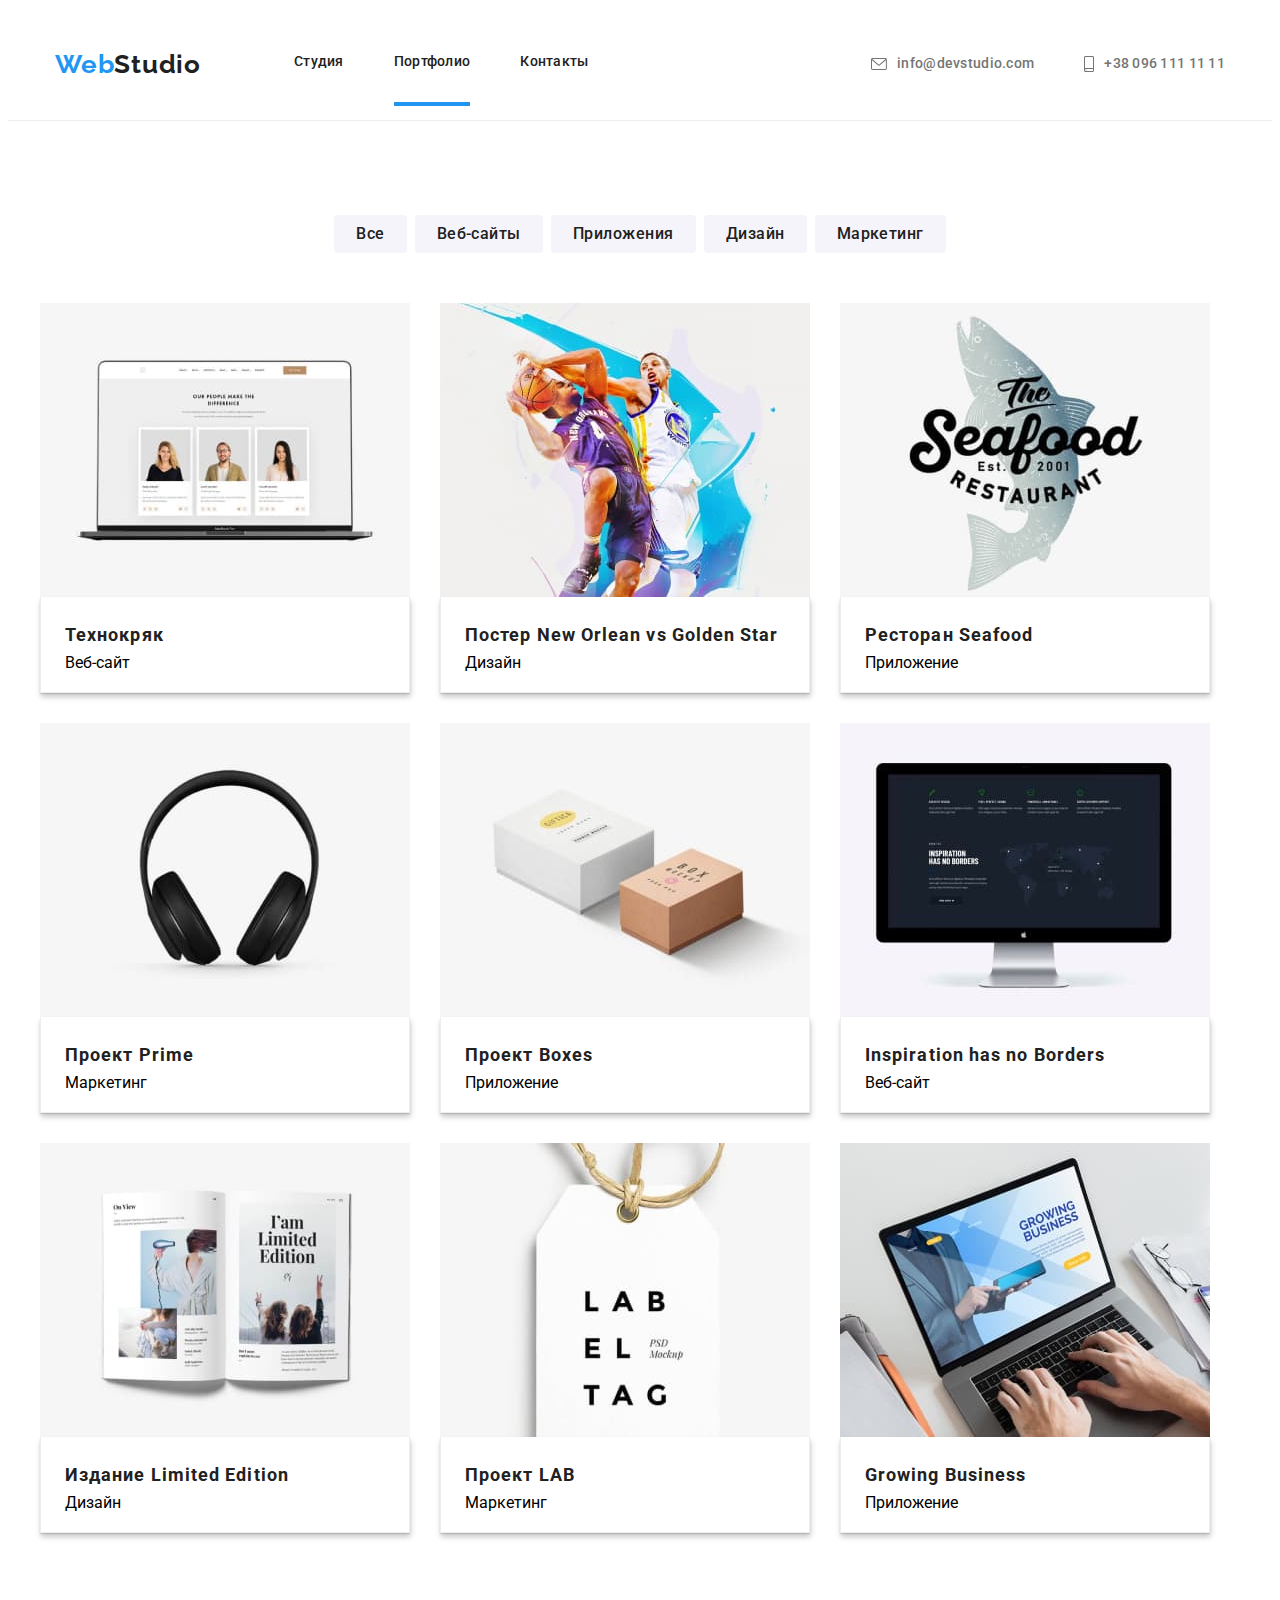
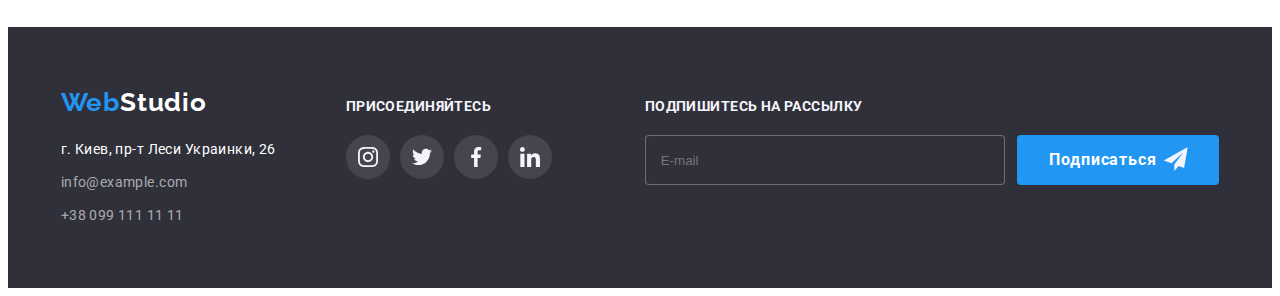
==== commit 65130d6c: "fixed portfolio clases" ====
--- a/portfolio.html
+++ b/portfolio.html
@@ -70,11 +70,11 @@
     </header>
     <main>
       <!-- ---------------------PORTFOLIO--------------------- -->
-      <section class="projects-photo">
+      <section class="portfolio">
         <!-- -------------------в дальнейшем h1 сделать невидимым---- -->
         <h1 class="hidden">Портфолио Студии</h1>
 
-        <div class="container projects-main">
+        <div class="container">
           <ul class="switch">
             <li class="switch__item">
               <button class="switch__btn" type="button">Все</button>
@@ -93,170 +93,170 @@
             </li>
           </ul>
         </div>
-        <ul class="container images-studio">
-          <li class="images-item">
-            <div class="images-thumb">
+        <ul class="container library">
+          <li class="library__item">
+            <div class="library__thumb">
               <img
                 src="./images/img-tehnokryak.jpg"
                 alt="ноутбук с изображаением вебсайта"
                 width="370"
               />
-              <p class="images-thumb-text">
-                Технокряк это современная площадка распространения коронавируса.
-                Компании используют эту платформу для цифрового шпионажа и атак
-                на защищённые сервера конкурентов.
-              </p>
-            </div>
-
-            <div class="images-border">
-              <h2 class="projects-title">Технокряк</h2>
-              <p class="projects-description">Веб-сайт</p>
-            </div>
-          </li>
-          <li class="images-item">
-            <div class="images-thumb">
+              <p class="library__description">
+                Технокряк это современная площадка распространения коронавируса.
+                Компании используют эту платформу для цифрового шпионажа и атак
+                на защищённые сервера конкурентов.
+              </p>
+            </div>
+
+            <div class="library__info">
+              <h2 class="library__title">Технокряк</h2>
+              <p class="library__type">Веб-сайт</p>
+            </div>
+          </li>
+          <li class="library__item">
+            <div class="library__thumb">
               <img
                 src="./images/img-poster-new-orlean-vs-golden-star.jpg"
                 alt="постер с баскетболистами новый орлеан играют против золотой звезды"
                 width="370"
               />
-              <p class="images-thumb-text">
-                Технокряк это современная площадка распространения коронавируса.
-                Компании используют эту платформу для цифрового шпионажа и атак
-                на защищённые сервера конкурентов.
-              </p>
-            </div>
-            <div class="images-border">
-              <h2 class="projects-title">Постер New Orlean vs Golden Star</h2>
-
-              <p class="projects-description">Дизайн</p>
-            </div>
-          </li>
-
-          <li class="images-item">
-            <div class="images-thumb">
+              <p class="library__description">
+                Технокряк это современная площадка распространения коронавируса.
+                Компании используют эту платформу для цифрового шпионажа и атак
+                на защищённые сервера конкурентов.
+              </p>
+            </div>
+            <div class="library__info">
+              <h2 class="library__title">Постер New Orlean vs Golden Star</h2>
+
+              <p class="library__type">Дизайн</p>
+            </div>
+          </li>
+
+          <li class="library__item">
+            <div class="library__thumb">
               <img
                 src="./images/img-seafood.jpg"
                 alt="логотип ресторана моской еды"
                 width="370"
               />
-              <p class="images-thumb-text">
-                Технокряк это современная площадка распространения коронавируса.
-                Компании используют эту платформу для цифрового шпионажа и атак
-                на защищённые сервера конкурентов.
-              </p>
-            </div>
-            <div class="images-border">
-              <h2 class="projects-title">Ресторан Seafood</h2>
-              <p class="projects-description">Приложение</p>
-            </div>
-          </li>
-          <li class="images-item">
-            <div class="images-thumb">
+              <p class="library__description">
+                Технокряк это современная площадка распространения коронавируса.
+                Компании используют эту платформу для цифрового шпионажа и атак
+                на защищённые сервера конкурентов.
+              </p>
+            </div>
+            <div class="library__info">
+              <h2 class="library__title">Ресторан Seafood</h2>
+              <p class="library__type">Приложение</p>
+            </div>
+          </li>
+          <li class="library__item">
+            <div class="library__thumb">
               <img
                 src="./images/img-project-prime.jpg"
                 alt="наушники"
                 width="370"
               />
-              <p class="images-thumb-text">
-                Технокряк это современная площадка распространения коронавируса.
-                Компании используют эту платформу для цифрового шпионажа и атак
-                на защищённые сервера конкурентов.
-              </p>
-            </div>
-            <div class="images-border">
-              <h2 class="projects-title">Проект Prime</h2>
-              <p class="projects-description">Маркетинг</p>
-            </div>
-          </li>
-          <li class="images-item">
-            <div class="images-thumb">
+              <p class="library__description">
+                Технокряк это современная площадка распространения коронавируса.
+                Компании используют эту платформу для цифрового шпионажа и атак
+                на защищённые сервера конкурентов.
+              </p>
+            </div>
+            <div class="library__info">
+              <h2 class="library__title">Проект Prime</h2>
+              <p class="library__type">Маркетинг</p>
+            </div>
+          </li>
+          <li class="library__item">
+            <div class="library__thumb">
               <img
                 src="./images/img-project-boxex.jpg"
                 alt="две коробки"
                 width="370"
               />
-              <p class="images-thumb-text">
-                Технокряк это современная площадка распространения коронавируса.
-                Компании используют эту платформу для цифрового шпионажа и атак
-                на защищённые сервера конкурентов.
-              </p>
-            </div>
-            <div class="images-border">
-              <h2 class="projects-title">Проект Boxes</h2>
-              <p class="projects-description">Приложение</p>
-            </div>
-          </li>
-          <li class="images-item">
-            <div class="images-thumb">
+              <p class="library__description">
+                Технокряк это современная площадка распространения коронавируса.
+                Компании используют эту платформу для цифрового шпионажа и атак
+                на защищённые сервера конкурентов.
+              </p>
+            </div>
+            <div class="library__info">
+              <h2 class="library__title">Проект Boxes</h2>
+              <p class="library__type">Приложение</p>
+            </div>
+          </li>
+          <li class="library__item">
+            <div class="library__thumb">
               <img
                 src="./images/img-inspiration-has-no-borders.jpg"
                 alt="монитор с веб-сайтом"
                 width="370"
               />
-              <p class="images-thumb-text">
-                Технокряк это современная площадка распространения коронавируса.
-                Компании используют эту платформу для цифрового шпионажа и атак
-                на защищённые сервера конкурентов.
-              </p>
-            </div>
-            <div class="images-border">
-              <h2 class="projects-title">Inspiration has no Borders</h2>
-              <p class="projects-description">Веб-сайт</p>
-            </div>
-          </li>
-          <li class="images-item">
-            <div class="images-thumb">
+              <p class="library__description">
+                Технокряк это современная площадка распространения коронавируса.
+                Компании используют эту платформу для цифрового шпионажа и атак
+                на защищённые сервера конкурентов.
+              </p>
+            </div>
+            <div class="library__info">
+              <h2 class="library__title">Inspiration has no Borders</h2>
+              <p class="library__type">Веб-сайт</p>
+            </div>
+          </li>
+          <li class="library__item">
+            <div class="library__thumb">
               <img
                 src="./images/img-limited-edition.jpg"
                 alt="журнал лимитед едишн"
                 width="370"
               />
-              <p class="images-thumb-text">
-                Технокряк это современная площадка распространения коронавируса.
-                Компании используют эту платформу для цифрового шпионажа и атак
-                на защищённые сервера конкурентов.
-              </p>
-            </div>
-            <div class="images-border">
-              <h2 class="projects-title">Издание Limited Edition</h2>
-              <p class="projects-description">Дизайн</p>
-            </div>
-          </li>
-          <li class="images-item">
-            <div class="images-thumb">
+              <p class="library__description">
+                Технокряк это современная площадка распространения коронавируса.
+                Компании используют эту платформу для цифрового шпионажа и атак
+                на защищённые сервера конкурентов.
+              </p>
+            </div>
+            <div class="library__info">
+              <h2 class="library__title">Издание Limited Edition</h2>
+              <p class="library__type">Дизайн</p>
+            </div>
+          </li>
+          <li class="library__item">
+            <div class="library__thumb">
               <img
                 src="./images/img-project-lab.jpg"
                 alt="стикер товара"
                 width="370"
               />
-              <p class="images-thumb-text">
-                Технокряк это современная площадка распространения коронавируса.
-                Компании используют эту платформу для цифрового шпионажа и атак
-                на защищённые сервера конкурентов.
-              </p>
-            </div>
-            <div class="images-border">
-              <h2 class="projects-title">Проект LAB</h2>
-              <p class="projects-description">Маркетинг</p>
-            </div>
-          </li>
-          <li class="images-item">
-            <div class="images-thumb">
+              <p class="library__description">
+                Технокряк это современная площадка распространения коронавируса.
+                Компании используют эту платформу для цифрового шпионажа и атак
+                на защищённые сервера конкурентов.
+              </p>
+            </div>
+            <div class="library__info">
+              <h2 class="library__title">Проект LAB</h2>
+              <p class="library__type">Маркетинг</p>
+            </div>
+          </li>
+          <li class="library__item">
+            <div class="library__thumb">
               <img
                 src="./images/img-growing-business.jpg"
                 alt="ноутбук"
                 width="370"
               />
-              <p class="images-thumb-text">
-                Технокряк это современная площадка распространения коронавируса.
-                Компании используют эту платформу для цифрового шпионажа и атак
-                на защищённые сервера конкурентов.
-              </p>
-            </div>
-            <div class="images-border">
-              <h2 class="projects-title">Growing Business</h2>
-              <p class="projects-description">Приложение</p>
+              <p class="library__description">
+                Технокряк это современная площадка распространения коронавируса.
+                Компании используют эту платформу для цифрового шпионажа и атак
+                на защищённые сервера конкурентов.
+              </p>
+            </div>
+            <div class="library__info">
+              <h2 class="library__title">Growing Business</h2>
+              <p class="library__type">Приложение</p>
             </div>
           </li>
         </ul>
--- a/css/main.min.css
+++ b/css/main.min.css
@@ -1,2 +1,2 @@
-p,h1,h2,h3,h4,h5,h6{margin:0px}a{text-decoration:none}button{cursor:pointer}img{display:block}:root{--main-text-color: #212121;--additional-text-color: #757575;--brand-color: #2196f3;--hover-color: #2196f3;--bgc-total: #2f303a;--bgc-additional: #ffffff;--bgc-button-portfolio: #f5f4fa}html{-webkit-box-sizing:border-box;box-sizing:border-box}*,*::before,*::after{-webkit-box-sizing:inherit;box-sizing:inherit}body{font-family:"Roboto", "Verdana", "Tahoma", sans-serif;font-style:normal;font-weight:400}.container{margin:0px auto;padding-left:15px;padding-right:15px;width:1200px}.hidden{opacity:0;font-size:0px;line-height:0px;display:none;color:transparent;visibility:hidden;overflow:hidden;width:0px;height:0px}.current-link{color:var(--hover-color);border-bottom:4px solid var(--hover-color)}.navigation,.social,.card-set,.switch,.images-studio,.adress{margin:0 auto;padding:0px;list-style:none}.social,.social__link,.main-btn,.card-set{display:-webkit-box;display:-ms-flexbox;display:flex;-webkit-box-pack:center;-ms-flex-pack:center;justify-content:center;-webkit-box-align:center;-ms-flex-align:center;align-items:center}.logo{font-family:"Raleway";font-style:normal;font-weight:700;font-size:26px;line-height:1.19;letter-spacing:.03em;color:var(--main-text-color)}.logo--header{display:block;margin-right:93px}.logo__img{display:inline-block;color:var(--brand-color)}.logo--footer{display:block;margin-bottom:20px}.logo__text--footer{color:var(--bgc-additional)}.navigation{display:-webkit-box;display:-ms-flexbox;display:flex}.navigation__item{position:relative}.navigation__item+.navigation__item{margin-left:50px}.navigation__link{display:block;padding-top:32px;padding-right:0px;padding-left:0px;padding-bottom:32px;font-family:"Roboto";font-style:normal;font-weight:500;font-size:14px;line-height:1.14;letter-spacing:.02em;color:var(--main-text-color);-webkit-transition:color 250ms cubic-bezier(0.4, 0, 0.2, 1);transition:color 250ms cubic-bezier(0.4, 0, 0.2, 1)}.navigation__link:hover,.navigation__link:focus{color:var(--hover-color)}.navigation__link::after{content:"";display:block;position:absolute;left:0;bottom:0px;width:100%;height:4px;background-color:rgba(0,0,0,0);-webkit-transition:background-color 250ms cubic-bezier(0.4, 0, 0.2, 1);transition:background-color 250ms cubic-bezier(0.4, 0, 0.2, 1)}.navigation__link:hover::after{background-color:var(--hover-color)}.social__item{width:44px;height:44px}.social__item+.social__item{margin-left:10px}.social__link{width:100%;height:100%;background-color:transparent;border-radius:50%;fill:#afb1b8}.social__link:hover,.social__link:focus{outline:none;background-color:#2196f3;fill:white;-webkit-transition:fill 250ms cubic-bezier(0.4, 0, 0.2, 1);transition:fill 250ms cubic-bezier(0.4, 0, 0.2, 1)}.social__link--color{background-color:rgba(255,255,255,0.1);-webkit-transition:background-color 250ms cubic-bezier(0.4, 0, 0.2, 1);transition:background-color 250ms cubic-bezier(0.4, 0, 0.2, 1);fill:var(--bgc-button-portfolio)}.social__link--color:hover,.social__link--color:focus{background-color:#2196f3;outline:none}.main-btn{margin:0 auto;min-width:200px;border-radius:4px;padding:10px 32px;font-family:"Roboto";font-style:normal;font-weight:700;font-size:16px;line-height:1.88;letter-spacing:.06em;background-color:var(--brand-color);color:var(--bgc-additional);cursor:pointer;border:none}.subscribe__btn{padding-right:62px}.card-set__item+.card-set__item{margin-left:30px}.header{border-bottom:1px solid #eeeeee}.header__wrap{display:-webkit-box;display:-ms-flexbox;display:flex;-webkit-box-align:center;-ms-flex-align:center;align-items:center}.contacts{display:-webkit-box;display:-ms-flexbox;display:flex;margin-left:auto}.contacts__item{display:-webkit-box;display:-ms-flexbox;display:flex;-webkit-box-pack:right;-ms-flex-pack:right;justify-content:right;-webkit-box-align:center;-ms-flex-align:center;align-items:center;border:1px}.contacts__item+.contacts__item{margin-left:50px}.contacts__link{display:-webkit-box;display:-ms-flexbox;display:flex;-webkit-box-align:center;-ms-flex-align:center;align-items:center;padding-top:32px;padding-bottom:32px;font-family:"Roboto";font-style:normal;font-weight:500;font-size:14px;line-height:1.14;letter-spacing:.02em;color:var(--additional-text-color);-webkit-transition:color 250ms cubic-bezier(0.4, 0, 0.2, 1);transition:color 250ms cubic-bezier(0.4, 0, 0.2, 1)}.contacts__link:hover,.contacts__link:focus{color:var(--hover-color)}.contacts__icon-envelope{margin-right:10px;width:16px;height:12px;fill:currentColor}.contacts__icon-smartphone{width:10px;height:16px;margin-right:10px;fill:currentColor}.hero{margin:0px auto;max-width:1600px;padding-top:200px;padding-bottom:200px;text-align:center;background-image:-webkit-gradient(linear, left top, left bottom, from(rgba(47,48,58,0.4)), to(rgba(47,48,58,0.4))),url(../images/hero-optimized.jpg);background-image:linear-gradient(rgba(47,48,58,0.4), rgba(47,48,58,0.4)),url(../images/hero-optimized.jpg);background-repeat:no-repeat;background-position:center;background-size:cover;background-color:#c4c4c4}.hero__title{margin:0px auto;margin-bottom:30px;font-family:"Roboto";font-style:normal;font-weight:900;font-size:44px;line-height:1.36;letter-spacing:.06em;text-transform:uppercase;color:var(--bgc-additional)}.advantages{padding-top:94px;padding-bottom:94px}.benefits__wrap{margin-bottom:30px;padding-top:25px;padding-bottom:25px;padding-right:100px;padding-left:100px;text-align:center;background-color:#f5f4fa;border-radius:4px}.benefits__title{margin-bottom:10px;font-family:"Roboto";font-style:normal;font-weight:700;font-size:14px;line-height:1.17;letter-spacing:.03em;color:var(--main-text-color)}.benefits__item{width:270px}.benefits__icon{width:70px;height:70px}.benefits__desctiption{text-align:start;font-family:"Roboto";font-style:normal;font-weight:400;font-size:14px;line-height:1.71;letter-spacing:.03em;color:var(--additional-text-color)}.wwd-wrap{padding-bottom:94px}.wwd-wrap__title{margin-bottom:50px;text-align:center;font-family:"Roboto";font-style:normal;font-weight:700;font-size:36px;line-height:1.17;letter-spacing:.03em;color:var(--main-text-color)}.example{position:relative}.example__description{position:absolute;bottom:0;width:100%;padding-top:27px;padding-bottom:27px;text-align:center;font-family:"Roboto";font-style:normal;font-weight:700;font-size:14px;line-height:1.14;letter-spacing:.03em;text-transform:uppercase;color:#ffffff;background-color:rgba(47,48,58,0.8)}.team{padding-top:94px;padding-bottom:94px;background-color:#f5f4fa}.team__title{display:block;margin-bottom:50px;text-align:center;font-family:"Roboto";font-style:normal;font-weight:700;font-size:36px;line-height:1.17;letter-spacing:.03em;color:var(--main-text-color)}.product__wrap{padding-top:30px;padding-bottom:30px;background-color:#ffffff;-webkit-box-shadow:0px 1px 3px rgba(0,0,0,0.12),0px 1px 1px rgba(0,0,0,0.14),0px 2px 1px rgba(0,0,0,0.2);box-shadow:0px 1px 3px rgba(0,0,0,0.12),0px 1px 1px rgba(0,0,0,0.14),0px 2px 1px rgba(0,0,0,0.2)}.product__title{margin-bottom:10px;text-align:center;font-family:"Roboto";font-style:normal;font-weight:700;font-size:16px;line-height:1.19;letter-spacing:.03em;color:var(--main-text-color)}.product__description{margin-bottom:16px;text-align:center;font-family:"Roboto";font-style:normal;font-weight:400;font-size:16px;line-height:1.19;letter-spacing:.03em;color:var(--additional-text-color)}.clients{padding-top:94px;padding-bottom:94px;text-align:center}.clients__title{display:inline-block;margin-bottom:50px;text-align:center;font-family:"Roboto";font-style:normal;font-weight:700;font-size:36px;line-height:1.17;letter-spacing:.03em;color:var(--main-text-color)}.company{display:-webkit-box;display:-ms-flexbox;display:flex;-webkit-box-align:center;-ms-flex-align:center;align-items:center;-webkit-box-pack:center;-ms-flex-pack:center;justify-content:center;width:170px;height:92px}.company ~ .company{margin-left:30px}.company__link{display:-webkit-box;display:-ms-flexbox;display:flex;-webkit-box-align:center;-ms-flex-align:center;align-items:center;-webkit-box-pack:center;-ms-flex-pack:center;justify-content:center;width:100%;height:100%;border:1px solid #afb1b8;border-radius:4px;cursor:pointer;color:#afb1b8;-webkit-transition:border 250ms cubic-bezier(0.4, 0, 0.2, 1),color 250ms cubic-bezier(0.4, 0, 0.2, 1);transition:border 250ms cubic-bezier(0.4, 0, 0.2, 1),color 250ms cubic-bezier(0.4, 0, 0.2, 1)}.company__link:hover,.company__link:focus{outline:none;border:1px solid var(--hover-color);color:var(--hover-color)}.company__icon{width:106px;height:60px;fill:currentColor}.projects-photo{padding-top:94px;padding-bottom:94px}.switch{display:-webkit-box;display:-ms-flexbox;display:flex;-webkit-box-pack:center;-ms-flex-pack:center;justify-content:center;margin-bottom:50px}.switch__item+.switch__item{margin-left:8px}.switch__btn{padding-top:6px;padding-bottom:6px;padding-left:22px;padding-right:22px;border:none;border-radius:4px;text-align:center;font-family:"Roboto";font-style:normal;font-weight:500;font-size:16px;line-height:1.63;letter-spacing:.03em;color:var(--main-text-color);background-color:var(--bgc-button-portfolio);-webkit-transition:color 250ms cubic-bezier(0.4, 0, 0.2, 1),background-color 250ms cubic-bezier(0.4, 0, 0.2, 1);transition:color 250ms cubic-bezier(0.4, 0, 0.2, 1),background-color 250ms cubic-bezier(0.4, 0, 0.2, 1)}.switch__btn:focus,.switch__btn:hover{background-color:var(--hover-color);color:var(--bgc-additional);outline:none}.images-studio{display:-webkit-box;display:-ms-flexbox;display:flex;-ms-flex-wrap:wrap;flex-wrap:wrap}.images-item{position:relative;margin-right:30px}.images-item:nth-child(3n){margin-right:0px}.images-item:nth-child(-n+6){margin-bottom:30px}.images-item:hover{-webkit-box-shadow:0px 4px 4px rgba(0,0,0,0.25);box-shadow:0px 4px 4px rgba(0,0,0,0.25)}.images-thumb{display:block;position:relative;overflow:hidden}.images-thumb-text{position:absolute;bottom:0;-webkit-transform:translateY(100%);transform:translateY(100%);opacity:0;-webkit-transition:opacity 250ms cubic-bezier(0.4, 0, 0.2, 1),-webkit-transform 250ms cubic-bezier(0.4, 0, 0.2, 1);transition:opacity 250ms cubic-bezier(0.4, 0, 0.2, 1),-webkit-transform 250ms cubic-bezier(0.4, 0, 0.2, 1);transition:transform 250ms cubic-bezier(0.4, 0, 0.2, 1),opacity 250ms cubic-bezier(0.4, 0, 0.2, 1);transition:transform 250ms cubic-bezier(0.4, 0, 0.2, 1),opacity 250ms cubic-bezier(0.4, 0, 0.2, 1),-webkit-transform 250ms cubic-bezier(0.4, 0, 0.2, 1);overflow:hidden;width:100%;height:100%;padding-top:63px;padding-bottom:63px;padding-left:24px;padding-right:24px;font-family:"Roboto";font-style:normal;font-weight:400;font-size:18px;line-height:1.55;letter-spacing:.03em;color:var(--bgc-additional);background-color:rgba(33,150,243,0.9)}.images-item:hover .images-thumb-text,.images-border{-webkit-transform:translateY(0);transform:translateY(0);opacity:1;-webkit-box-shadow:0px 1px 1px rgba(0,0,0,0.12),0px 4px 4px rgba(0,0,0,0.06),1px 4px 6px rgba(0,0,0,0.16);box-shadow:0px 1px 1px rgba(0,0,0,0.12),0px 4px 4px rgba(0,0,0,0.06),1px 4px 6px rgba(0,0,0,0.16)}.images-border{padding-top:20px;padding-bottom:20px;padding-left:24px;padding-right:24px;border-left:1px solid #eeeeee;border-right:1px solid #eeeeee;border-bottom:1px solid #eeeeee;-webkit-box-shadow:0;box-shadow:0;-webkit-transition:-webkit-box-shadow 250ms cubic-bezier(0.4, 0, 0.2, 1);transition:-webkit-box-shadow 250ms cubic-bezier(0.4, 0, 0.2, 1);transition:box-shadow 250ms cubic-bezier(0.4, 0, 0.2, 1);transition:box-shadow 250ms cubic-bezier(0.4, 0, 0.2, 1), -webkit-box-shadow 250ms cubic-bezier(0.4, 0, 0.2, 1)}.projects-title{font-family:"Roboto";font-style:normal;font-weight:700;font-size:18px;line-height:2;letter-spacing:.06em;color:var(--main-text-color)}.projects-description{font-family:"Roboto";font-style:normal;font-weight:400;font-size:16px;line-height:1.88;letter-spacing:.03em;color:var(--additional-text-color)}.footer{display:-webkit-box;display:-ms-flexbox;display:flex;-webkit-box-pack:center;-ms-flex-pack:center;justify-content:center;margin:0px auto;padding-top:60px;padding-bottom:60px;background-color:var(--bgc-total)}.footer__wrap{display:-webkit-box;display:-ms-flexbox;display:flex;-webkit-box-align:baseline;-ms-flex-align:baseline;align-items:baseline;-webkit-box-pack:center;-ms-flex-pack:center;justify-content:center}.adress__item:not(:last-child){margin-bottom:9px}.adress__map{font-family:"Roboto";font-style:normal;font-weight:400;font-size:14px;line-height:1.71;letter-spacing:.03em;color:var(--bgc-additional)}.adress__contacts{font-family:"Roboto";font-style:normal;font-weight:400;font-size:14px;line-height:1.71;letter-spacing:.03em;color:rgba(255,255,255,0.6)}.footer-mid{margin-left:70px}.footer-mid__title{display:inline-block;margin-bottom:20px;font-family:"Roboto";font-style:normal;font-weight:700;font-size:14px;line-height:1.14;letter-spacing:.03em;text-transform:uppercase;color:var(--bgc-button-portfolio)}.footer-mid__item{width:44px;height:44px}.footer-mid__item+.footer-mid__item{margin-left:10px}.footer-subscribe{margin-left:93px;fill:black}.footer-subscribe__label{display:block;margin-bottom:20px;font-family:"Roboto";font-style:normal;font-weight:700;font-size:14px;line-height:1.14;letter-spacing:.03em;text-transform:uppercase;color:var(--bgc-button-portfolio)}.user-email-input{width:360px;height:50px;margin-right:12px;padding:15px;color:var(--bgc-button-portfolio);border:1px solid rgba(255,255,255,0.3);border-radius:4px;background-color:var(--bgc-total)}.subscribe{position:relative;display:-webkit-box;display:-ms-flexbox;display:flex;text-align:center}.submit_wrap{position:absolute;margin-left:10px}.subscribe__icon{position:absolute;top:0;right:0;-webkit-transform:translate(-130%, 50%);transform:translate(-130%, 50%);fill:var(--bgc-button-portfolio)}.backdrop{position:fixed;top:0;left:0;width:100vw;height:100vw;background-color:rgba(0,0,0,0.2);opacity:1;-webkit-transition:opacity 500ms;transition:opacity 500ms}.backdrop.is-hidden{opacity:0;visibility:none;pointer-events:none}.modal-main{position:fixed;top:50%;left:50%;-webkit-transform:translate(-50%, -50%);transform:translate(-50%, -50%);padding:40px;background:#ffffff;-webkit-box-shadow:0px 1px 3px rgba(0,0,0,0.12),0px 1px 1px rgba(0,0,0,0.14),0px 2px 1px rgba(0,0,0,0.2);box-shadow:0px 1px 3px rgba(0,0,0,0.12),0px 1px 1px rgba(0,0,0,0.14),0px 2px 1px rgba(0,0,0,0.2);border-radius:4px}.modal-close-link{position:absolute;top:8px;right:8px;display:block;width:30px;height:30px;border-radius:50%;border:1px solid rgba(0,0,0,0.1)}.modal-close-link:hover .modal-close-icon{fill:var(--hover-color)}.modal-close-icon{position:absolute;top:5px;right:5px;width:18px;height:18px;-webkit-transition:fill 250ms cubic-bezier(0.4, 0, 0.2, 1);transition:fill 250ms cubic-bezier(0.4, 0, 0.2, 1)}.modal-user-title{display:block;margin-bottom:12px;font-family:"Roboto";font-style:normal;font-weight:700;font-size:20px;line-height:1.15;letter-spacing:.03em;color:var(--main-text-color)}.lable{display:block;margin-bottom:4px;font-family:"Roboto";font-style:normal;font-weight:500;font-size:12px;line-height:1.17;letter-spacing:.01em;color:#757575}.input-container{margin-bottom:10px}.input-container:last-child{margin-bottom:20px}.input-wrap{position:relative}.input{display:block;width:100%;height:40px;padding-left:30px;margin-bottom:10px;font-family:"Roboto";font-style:normal;font-weight:500;font-size:16px;line-height:1.15;letter-spacing:.03em;color:#212121;outline:none;border:1px solid rgba(33,33,33,0.2);border-radius:4px;-webkit-transition:border 250ms cubic-bezier(0.4, 0, 0.2, 1);transition:border 250ms cubic-bezier(0.4, 0, 0.2, 1)}.input:hover,.input:focus,.user-comments-area:hover,.user-comments-area:focus{border:1px solid var(--hover-color);border-radius:4px}.input-wrap:hover .input-icon{fill:var(--hover-color)}.input:focus+.input-icon{fill:var(--hover-color)}.input-icon{position:absolute;left:10px;top:50%;-webkit-transform:translateY(-50%);transform:translateY(-50%);fill:var(--main-text-color)}.user-comments-area{width:100%;height:120px;resize:none;padding:12px 16px;outline:none;border:1px solid rgba(33,33,33,0.2);border-radius:4px}.user-comments-area::-webkit-input-placeholder{font-family:"Roboto";font-style:normal;font-weight:500;font-size:12px;line-height:1.17;letter-spacing:.01em;color:rgba(117,117,117,0.5)}.user-comments-area:-ms-input-placeholder{font-family:"Roboto";font-style:normal;font-weight:500;font-size:12px;line-height:1.17;letter-spacing:.01em;color:rgba(117,117,117,0.5)}.user-comments-area::-ms-input-placeholder{font-family:"Roboto";font-style:normal;font-weight:500;font-size:12px;line-height:1.17;letter-spacing:.01em;color:rgba(117,117,117,0.5)}.user-comments-area::placeholder{font-family:"Roboto";font-style:normal;font-weight:500;font-size:12px;line-height:1.17;letter-spacing:.01em;color:rgba(117,117,117,0.5)}.modal-checkbox{margin-bottom:30px;display:-webkit-box;display:-ms-flexbox;display:flex;-webkit-box-align:center;-ms-flex-align:center;align-items:center}.icon-vector{position:absolute;top:0;left:0;-webkit-transform:translateY(20%);transform:translateY(20%);z-index:1;border-radius:2px}.icon-border{position:absolute;top:0;left:0;-webkit-transform:translateY(20%);transform:translateY(20%);display:-webkit-box;display:-ms-flexbox;display:flex;-webkit-box-align:center;-ms-flex-align:center;align-items:center;-webkit-box-pack:center;-ms-flex-pack:center;justify-content:center;width:16px;height:16px;border:2px solid #212121;border-radius:2px}.accept{display:-webkit-box;display:-ms-flexbox;display:flex;-webkit-box-pack:center;-ms-flex-pack:center;justify-content:center;-webkit-box-align:center;-ms-flex-align:center;align-items:center;position:relative;font-family:"Roboto";font-style:normal;font-weight:500;font-size:14px;line-height:1.71;letter-spacing:.03em;color:var(--additional-text-color)}.input-check{position:absolute}.icon-vector{width:16px;height:16px;fill:transparent}.input-check:checked+.icon-border{background-color:#2196f3;border:none}.input-check:checked+.icon-vector{background-color:#2196f3;fill:#ffffff}.policy-text{padding-left:25px}.policy{margin-left:2px;font-family:"Roboto";font-style:normal;font-weight:500;font-size:14px;line-height:1.71;letter-spacing:.03em;-webkit-text-decoration-line:underline;text-decoration-line:underline;color:var(--hover-color)}.button-modal-send{display:-webkit-box;display:-ms-flexbox;display:flex;-webkit-box-align:center;-ms-flex-align:center;align-items:center;-webkit-box-pack:center;-ms-flex-pack:center;justify-content:center;margin:0 auto;width:200px;height:50px;font-family:"Roboto";font-style:normal;font-weight:700;font-size:16px;line-height:1.87;letter-spacing:.06em;color:#ffffff;background-color:#188ce8;-webkit-box-shadow:0px 4px 4px rgba(0,0,0,0.15);box-shadow:0px 4px 4px rgba(0,0,0,0.15);border-radius:4px;border:none}
+p,h1,h2,h3,h4,h5,h6{margin:0px}a{text-decoration:none}button{cursor:pointer}img{display:block}:root{--main-text-color: #212121;--additional-text-color: #757575;--brand-color: #2196f3;--hover-color: #2196f3;--bgc-total: #2f303a;--bgc-additional: #ffffff;--bgc-button-portfolio: #f5f4fa}html{-webkit-box-sizing:border-box;box-sizing:border-box}*,*::before,*::after{-webkit-box-sizing:inherit;box-sizing:inherit}body{font-family:"Roboto", "Verdana", "Tahoma", sans-serif;font-style:normal;font-weight:400}.container{margin:0px auto;padding-left:15px;padding-right:15px;width:1200px}.hidden{opacity:0;font-size:0px;line-height:0px;display:none;color:transparent;visibility:hidden;overflow:hidden;width:0px;height:0px}.current-link{color:var(--hover-color);border-bottom:4px solid var(--hover-color)}.navigation,.social,.card-set,.switch,.library,.adress{margin:0 auto;padding:0px;list-style:none}.social,.social__link,.main-btn,.card-set{display:-webkit-box;display:-ms-flexbox;display:flex;-webkit-box-pack:center;-ms-flex-pack:center;justify-content:center;-webkit-box-align:center;-ms-flex-align:center;align-items:center}.logo{font-family:"Raleway";font-style:normal;font-weight:700;font-size:26px;line-height:1.19;letter-spacing:.03em;color:var(--main-text-color)}.logo--header{display:block;margin-right:93px}.logo__img{display:inline-block;color:var(--brand-color)}.logo--footer{display:block;margin-bottom:20px}.logo__text--footer{color:var(--bgc-additional)}.navigation{display:-webkit-box;display:-ms-flexbox;display:flex}.navigation__item{position:relative}.navigation__item+.navigation__item{margin-left:50px}.navigation__link{display:block;padding-top:32px;padding-right:0px;padding-left:0px;padding-bottom:32px;font-family:"Roboto";font-style:normal;font-weight:500;font-size:14px;line-height:1.14;letter-spacing:.02em;color:var(--main-text-color);-webkit-transition:color 250ms cubic-bezier(0.4, 0, 0.2, 1);transition:color 250ms cubic-bezier(0.4, 0, 0.2, 1)}.navigation__link:hover,.navigation__link:focus{color:var(--hover-color)}.navigation__link::after{content:"";display:block;position:absolute;left:0;bottom:0px;width:100%;height:4px;background-color:rgba(0,0,0,0);-webkit-transition:background-color 250ms cubic-bezier(0.4, 0, 0.2, 1);transition:background-color 250ms cubic-bezier(0.4, 0, 0.2, 1)}.navigation__link:hover::after{background-color:var(--hover-color)}.social__item{width:44px;height:44px}.social__item+.social__item{margin-left:10px}.social__link{width:100%;height:100%;background-color:transparent;border-radius:50%;fill:#afb1b8}.social__link:hover,.social__link:focus{outline:none;background-color:#2196f3;fill:white;-webkit-transition:fill 250ms cubic-bezier(0.4, 0, 0.2, 1);transition:fill 250ms cubic-bezier(0.4, 0, 0.2, 1)}.social__link--color{background-color:rgba(255,255,255,0.1);-webkit-transition:background-color 250ms cubic-bezier(0.4, 0, 0.2, 1);transition:background-color 250ms cubic-bezier(0.4, 0, 0.2, 1);fill:var(--bgc-button-portfolio)}.social__link--color:hover,.social__link--color:focus{background-color:#2196f3;outline:none}.main-btn{margin:0 auto;min-width:200px;border-radius:4px;padding:10px 32px;font-family:"Roboto";font-style:normal;font-weight:700;font-size:16px;line-height:1.88;letter-spacing:.06em;background-color:var(--brand-color);color:var(--bgc-additional);cursor:pointer;border:none}.subscribe__btn{padding-right:62px}.card-set__item+.card-set__item{margin-left:30px}.header{border-bottom:1px solid #eeeeee}.header__wrap{display:-webkit-box;display:-ms-flexbox;display:flex;-webkit-box-align:center;-ms-flex-align:center;align-items:center}.contacts{display:-webkit-box;display:-ms-flexbox;display:flex;margin-left:auto}.contacts__item{display:-webkit-box;display:-ms-flexbox;display:flex;-webkit-box-pack:right;-ms-flex-pack:right;justify-content:right;-webkit-box-align:center;-ms-flex-align:center;align-items:center;border:1px}.contacts__item+.contacts__item{margin-left:50px}.contacts__link{display:-webkit-box;display:-ms-flexbox;display:flex;-webkit-box-align:center;-ms-flex-align:center;align-items:center;padding-top:32px;padding-bottom:32px;font-family:"Roboto";font-style:normal;font-weight:500;font-size:14px;line-height:1.14;letter-spacing:.02em;color:var(--additional-text-color);-webkit-transition:color 250ms cubic-bezier(0.4, 0, 0.2, 1);transition:color 250ms cubic-bezier(0.4, 0, 0.2, 1)}.contacts__link:hover,.contacts__link:focus{color:var(--hover-color)}.contacts__icon-envelope{margin-right:10px;width:16px;height:12px;fill:currentColor}.contacts__icon-smartphone{width:10px;height:16px;margin-right:10px;fill:currentColor}.hero{margin:0px auto;max-width:1600px;padding-top:200px;padding-bottom:200px;text-align:center;background-image:-webkit-gradient(linear, left top, left bottom, from(rgba(47,48,58,0.4)), to(rgba(47,48,58,0.4))),url(../images/hero-optimized.jpg);background-image:linear-gradient(rgba(47,48,58,0.4), rgba(47,48,58,0.4)),url(../images/hero-optimized.jpg);background-repeat:no-repeat;background-position:center;background-size:cover;background-color:#c4c4c4}.hero__title{margin:0px auto;margin-bottom:30px;font-family:"Roboto";font-style:normal;font-weight:900;font-size:44px;line-height:1.36;letter-spacing:.06em;text-transform:uppercase;color:var(--bgc-additional)}.advantages{padding-top:94px;padding-bottom:94px}.benefits__wrap{margin-bottom:30px;padding-top:25px;padding-bottom:25px;padding-right:100px;padding-left:100px;text-align:center;background-color:#f5f4fa;border-radius:4px}.benefits__title{margin-bottom:10px;font-family:"Roboto";font-style:normal;font-weight:700;font-size:14px;line-height:1.17;letter-spacing:.03em;color:var(--main-text-color)}.benefits__item{width:270px}.benefits__icon{width:70px;height:70px}.benefits__desctiption{text-align:start;font-family:"Roboto";font-style:normal;font-weight:400;font-size:14px;line-height:1.71;letter-spacing:.03em;color:var(--additional-text-color)}.wwd-wrap{padding-bottom:94px}.wwd-wrap__title{margin-bottom:50px;text-align:center;font-family:"Roboto";font-style:normal;font-weight:700;font-size:36px;line-height:1.17;letter-spacing:.03em;color:var(--main-text-color)}.example{position:relative}.example__description{position:absolute;bottom:0;width:100%;padding-top:27px;padding-bottom:27px;text-align:center;font-family:"Roboto";font-style:normal;font-weight:700;font-size:14px;line-height:1.14;letter-spacing:.03em;text-transform:uppercase;color:#ffffff;background-color:rgba(47,48,58,0.8)}.team{padding-top:94px;padding-bottom:94px;background-color:#f5f4fa}.team__title{display:block;margin-bottom:50px;text-align:center;font-family:"Roboto";font-style:normal;font-weight:700;font-size:36px;line-height:1.17;letter-spacing:.03em;color:var(--main-text-color)}.product__wrap{padding-top:30px;padding-bottom:30px;background-color:#ffffff;-webkit-box-shadow:0px 1px 3px rgba(0,0,0,0.12),0px 1px 1px rgba(0,0,0,0.14),0px 2px 1px rgba(0,0,0,0.2);box-shadow:0px 1px 3px rgba(0,0,0,0.12),0px 1px 1px rgba(0,0,0,0.14),0px 2px 1px rgba(0,0,0,0.2)}.product__title{margin-bottom:10px;text-align:center;font-family:"Roboto";font-style:normal;font-weight:700;font-size:16px;line-height:1.19;letter-spacing:.03em;color:var(--main-text-color)}.product__description{margin-bottom:16px;text-align:center;font-family:"Roboto";font-style:normal;font-weight:400;font-size:16px;line-height:1.19;letter-spacing:.03em;color:var(--additional-text-color)}.clients{padding-top:94px;padding-bottom:94px;text-align:center}.clients__title{display:inline-block;margin-bottom:50px;text-align:center;font-family:"Roboto";font-style:normal;font-weight:700;font-size:36px;line-height:1.17;letter-spacing:.03em;color:var(--main-text-color)}.company{display:-webkit-box;display:-ms-flexbox;display:flex;-webkit-box-align:center;-ms-flex-align:center;align-items:center;-webkit-box-pack:center;-ms-flex-pack:center;justify-content:center;width:170px;height:92px}.company ~ .company{margin-left:30px}.company__link{display:-webkit-box;display:-ms-flexbox;display:flex;-webkit-box-align:center;-ms-flex-align:center;align-items:center;-webkit-box-pack:center;-ms-flex-pack:center;justify-content:center;width:100%;height:100%;border:1px solid #afb1b8;border-radius:4px;cursor:pointer;color:#afb1b8;-webkit-transition:border 250ms cubic-bezier(0.4, 0, 0.2, 1),color 250ms cubic-bezier(0.4, 0, 0.2, 1);transition:border 250ms cubic-bezier(0.4, 0, 0.2, 1),color 250ms cubic-bezier(0.4, 0, 0.2, 1)}.company__link:hover,.company__link:focus{outline:none;border:1px solid var(--hover-color);color:var(--hover-color)}.company__icon{width:106px;height:60px;fill:currentColor}.portfolio{padding-top:94px;padding-bottom:94px}.switch{display:-webkit-box;display:-ms-flexbox;display:flex;-webkit-box-pack:center;-ms-flex-pack:center;justify-content:center;margin-bottom:50px}.switch__item+.switch__item{margin-left:8px}.switch__btn{padding-top:6px;padding-bottom:6px;padding-left:22px;padding-right:22px;border:none;border-radius:4px;text-align:center;font-family:"Roboto";font-style:normal;font-weight:500;font-size:16px;line-height:1.63;letter-spacing:.03em;color:var(--main-text-color);background-color:var(--bgc-button-portfolio);-webkit-transition:color 250ms cubic-bezier(0.4, 0, 0.2, 1),background-color 250ms cubic-bezier(0.4, 0, 0.2, 1);transition:color 250ms cubic-bezier(0.4, 0, 0.2, 1),background-color 250ms cubic-bezier(0.4, 0, 0.2, 1)}.switch__btn:focus,.switch__btn:hover{background-color:var(--hover-color);color:var(--bgc-additional);outline:none}.library{display:-webkit-box;display:-ms-flexbox;display:flex;-ms-flex-wrap:wrap;flex-wrap:wrap}.library__item{position:relative;margin-right:30px}.library__item:nth-child(3n){margin-right:0px}.library__item:nth-child(-n+6){margin-bottom:30px}.library__item:hover{-webkit-box-shadow:0px 4px 4px rgba(0,0,0,0.25);box-shadow:0px 4px 4px rgba(0,0,0,0.25)}.library__thumb{display:block;position:relative;overflow:hidden}.library__description{position:absolute;bottom:0;-webkit-transform:translateY(100%);transform:translateY(100%);opacity:0;-webkit-transition:opacity 250ms cubic-bezier(0.4, 0, 0.2, 1),-webkit-transform 250ms cubic-bezier(0.4, 0, 0.2, 1);transition:opacity 250ms cubic-bezier(0.4, 0, 0.2, 1),-webkit-transform 250ms cubic-bezier(0.4, 0, 0.2, 1);transition:transform 250ms cubic-bezier(0.4, 0, 0.2, 1),opacity 250ms cubic-bezier(0.4, 0, 0.2, 1);transition:transform 250ms cubic-bezier(0.4, 0, 0.2, 1),opacity 250ms cubic-bezier(0.4, 0, 0.2, 1),-webkit-transform 250ms cubic-bezier(0.4, 0, 0.2, 1);overflow:hidden;width:100%;height:100%;padding-top:63px;padding-bottom:63px;padding-left:24px;padding-right:24px;font-family:"Roboto";font-style:normal;font-weight:400;font-size:18px;line-height:1.55;letter-spacing:.03em;color:var(--bgc-additional);background-color:rgba(33,150,243,0.9)}.library__item:hover .library__description,.library__info{-webkit-transform:translateY(0);transform:translateY(0);opacity:1;-webkit-box-shadow:0px 1px 1px rgba(0,0,0,0.12),0px 4px 4px rgba(0,0,0,0.06),1px 4px 6px rgba(0,0,0,0.16);box-shadow:0px 1px 1px rgba(0,0,0,0.12),0px 4px 4px rgba(0,0,0,0.06),1px 4px 6px rgba(0,0,0,0.16)}.library__info{padding-top:20px;padding-bottom:20px;padding-left:24px;padding-right:24px;border-left:1px solid #eeeeee;border-right:1px solid #eeeeee;border-bottom:1px solid #eeeeee;-webkit-box-shadow:0;box-shadow:0;-webkit-transition:-webkit-box-shadow 250ms cubic-bezier(0.4, 0, 0.2, 1);transition:-webkit-box-shadow 250ms cubic-bezier(0.4, 0, 0.2, 1);transition:box-shadow 250ms cubic-bezier(0.4, 0, 0.2, 1);transition:box-shadow 250ms cubic-bezier(0.4, 0, 0.2, 1), -webkit-box-shadow 250ms cubic-bezier(0.4, 0, 0.2, 1)}.library__title{font-family:"Roboto";font-style:normal;font-weight:700;font-size:18px;line-height:2;letter-spacing:.06em;color:var(--main-text-color)}.projects-description{font-family:"Roboto";font-style:normal;font-weight:400;font-size:16px;line-height:1.88;letter-spacing:.03em;color:var(--additional-text-color)}.footer{display:-webkit-box;display:-ms-flexbox;display:flex;-webkit-box-pack:center;-ms-flex-pack:center;justify-content:center;margin:0px auto;padding-top:60px;padding-bottom:60px;background-color:var(--bgc-total)}.footer__wrap{display:-webkit-box;display:-ms-flexbox;display:flex;-webkit-box-align:baseline;-ms-flex-align:baseline;align-items:baseline;-webkit-box-pack:center;-ms-flex-pack:center;justify-content:center}.adress__item:not(:last-child){margin-bottom:9px}.adress__map{font-family:"Roboto";font-style:normal;font-weight:400;font-size:14px;line-height:1.71;letter-spacing:.03em;color:var(--bgc-additional)}.adress__contacts{font-family:"Roboto";font-style:normal;font-weight:400;font-size:14px;line-height:1.71;letter-spacing:.03em;color:rgba(255,255,255,0.6)}.footer-mid{margin-left:70px}.footer-mid__title{display:inline-block;margin-bottom:20px;font-family:"Roboto";font-style:normal;font-weight:700;font-size:14px;line-height:1.14;letter-spacing:.03em;text-transform:uppercase;color:var(--bgc-button-portfolio)}.footer-mid__item{width:44px;height:44px}.footer-mid__item+.footer-mid__item{margin-left:10px}.footer-subscribe{margin-left:93px;fill:black}.footer-subscribe__label{display:block;margin-bottom:20px;font-family:"Roboto";font-style:normal;font-weight:700;font-size:14px;line-height:1.14;letter-spacing:.03em;text-transform:uppercase;color:var(--bgc-button-portfolio)}.user-email-input{width:360px;height:50px;margin-right:12px;padding:15px;color:var(--bgc-button-portfolio);border:1px solid rgba(255,255,255,0.3);border-radius:4px;background-color:var(--bgc-total)}.subscribe{position:relative;display:-webkit-box;display:-ms-flexbox;display:flex;text-align:center}.submit_wrap{position:absolute;margin-left:10px}.subscribe__icon{position:absolute;top:0;right:0;-webkit-transform:translate(-130%, 50%);transform:translate(-130%, 50%);fill:var(--bgc-button-portfolio)}.backdrop{position:fixed;top:0;left:0;width:100vw;height:100vw;background-color:rgba(0,0,0,0.2);opacity:1;-webkit-transition:opacity 500ms;transition:opacity 500ms}.backdrop.is-hidden{opacity:0;visibility:none;pointer-events:none}.modal-main{position:fixed;top:50%;left:50%;-webkit-transform:translate(-50%, -50%);transform:translate(-50%, -50%);padding:40px;background:#ffffff;-webkit-box-shadow:0px 1px 3px rgba(0,0,0,0.12),0px 1px 1px rgba(0,0,0,0.14),0px 2px 1px rgba(0,0,0,0.2);box-shadow:0px 1px 3px rgba(0,0,0,0.12),0px 1px 1px rgba(0,0,0,0.14),0px 2px 1px rgba(0,0,0,0.2);border-radius:4px}.modal-close-link{position:absolute;top:8px;right:8px;display:block;width:30px;height:30px;border-radius:50%;border:1px solid rgba(0,0,0,0.1)}.modal-close-link:hover .modal-close-icon{fill:var(--hover-color)}.modal-close-icon{position:absolute;top:5px;right:5px;width:18px;height:18px;-webkit-transition:fill 250ms cubic-bezier(0.4, 0, 0.2, 1);transition:fill 250ms cubic-bezier(0.4, 0, 0.2, 1)}.modal-user-title{display:block;margin-bottom:12px;font-family:"Roboto";font-style:normal;font-weight:700;font-size:20px;line-height:1.15;letter-spacing:.03em;color:var(--main-text-color)}.lable{display:block;margin-bottom:4px;font-family:"Roboto";font-style:normal;font-weight:500;font-size:12px;line-height:1.17;letter-spacing:.01em;color:#757575}.input-container{margin-bottom:10px}.input-container:last-child{margin-bottom:20px}.input-wrap{position:relative}.input{display:block;width:100%;height:40px;padding-left:30px;margin-bottom:10px;font-family:"Roboto";font-style:normal;font-weight:500;font-size:16px;line-height:1.15;letter-spacing:.03em;color:#212121;outline:none;border:1px solid rgba(33,33,33,0.2);border-radius:4px;-webkit-transition:border 250ms cubic-bezier(0.4, 0, 0.2, 1);transition:border 250ms cubic-bezier(0.4, 0, 0.2, 1)}.input:hover,.input:focus,.user-comments-area:hover,.user-comments-area:focus{border:1px solid var(--hover-color);border-radius:4px}.input-wrap:hover .input-icon{fill:var(--hover-color)}.input:focus+.input-icon{fill:var(--hover-color)}.input-icon{position:absolute;left:10px;top:50%;-webkit-transform:translateY(-50%);transform:translateY(-50%);fill:var(--main-text-color)}.user-comments-area{width:100%;height:120px;resize:none;padding:12px 16px;outline:none;border:1px solid rgba(33,33,33,0.2);border-radius:4px}.user-comments-area::-webkit-input-placeholder{font-family:"Roboto";font-style:normal;font-weight:500;font-size:12px;line-height:1.17;letter-spacing:.01em;color:rgba(117,117,117,0.5)}.user-comments-area:-ms-input-placeholder{font-family:"Roboto";font-style:normal;font-weight:500;font-size:12px;line-height:1.17;letter-spacing:.01em;color:rgba(117,117,117,0.5)}.user-comments-area::-ms-input-placeholder{font-family:"Roboto";font-style:normal;font-weight:500;font-size:12px;line-height:1.17;letter-spacing:.01em;color:rgba(117,117,117,0.5)}.user-comments-area::placeholder{font-family:"Roboto";font-style:normal;font-weight:500;font-size:12px;line-height:1.17;letter-spacing:.01em;color:rgba(117,117,117,0.5)}.modal-checkbox{margin-bottom:30px;display:-webkit-box;display:-ms-flexbox;display:flex;-webkit-box-align:center;-ms-flex-align:center;align-items:center}.icon-vector{position:absolute;top:0;left:0;-webkit-transform:translateY(20%);transform:translateY(20%);z-index:1;border-radius:2px}.icon-border{position:absolute;top:0;left:0;-webkit-transform:translateY(20%);transform:translateY(20%);display:-webkit-box;display:-ms-flexbox;display:flex;-webkit-box-align:center;-ms-flex-align:center;align-items:center;-webkit-box-pack:center;-ms-flex-pack:center;justify-content:center;width:16px;height:16px;border:2px solid #212121;border-radius:2px}.accept{display:-webkit-box;display:-ms-flexbox;display:flex;-webkit-box-pack:center;-ms-flex-pack:center;justify-content:center;-webkit-box-align:center;-ms-flex-align:center;align-items:center;position:relative;font-family:"Roboto";font-style:normal;font-weight:500;font-size:14px;line-height:1.71;letter-spacing:.03em;color:var(--additional-text-color)}.input-check{position:absolute}.icon-vector{width:16px;height:16px;fill:transparent}.input-check:checked+.icon-border{background-color:#2196f3;border:none}.input-check:checked+.icon-vector{background-color:#2196f3;fill:#ffffff}.policy-text{padding-left:25px}.policy{margin-left:2px;font-family:"Roboto";font-style:normal;font-weight:500;font-size:14px;line-height:1.71;letter-spacing:.03em;-webkit-text-decoration-line:underline;text-decoration-line:underline;color:var(--hover-color)}.button-modal-send{display:-webkit-box;display:-ms-flexbox;display:flex;-webkit-box-align:center;-ms-flex-align:center;align-items:center;-webkit-box-pack:center;-ms-flex-pack:center;justify-content:center;margin:0 auto;width:200px;height:50px;font-family:"Roboto";font-style:normal;font-weight:700;font-size:16px;line-height:1.87;letter-spacing:.06em;color:#ffffff;background-color:#188ce8;-webkit-box-shadow:0px 4px 4px rgba(0,0,0,0.15);box-shadow:0px 4px 4px rgba(0,0,0,0.15);border-radius:4px;border:none}
 /*# sourceMappingURL=main.min.css.map */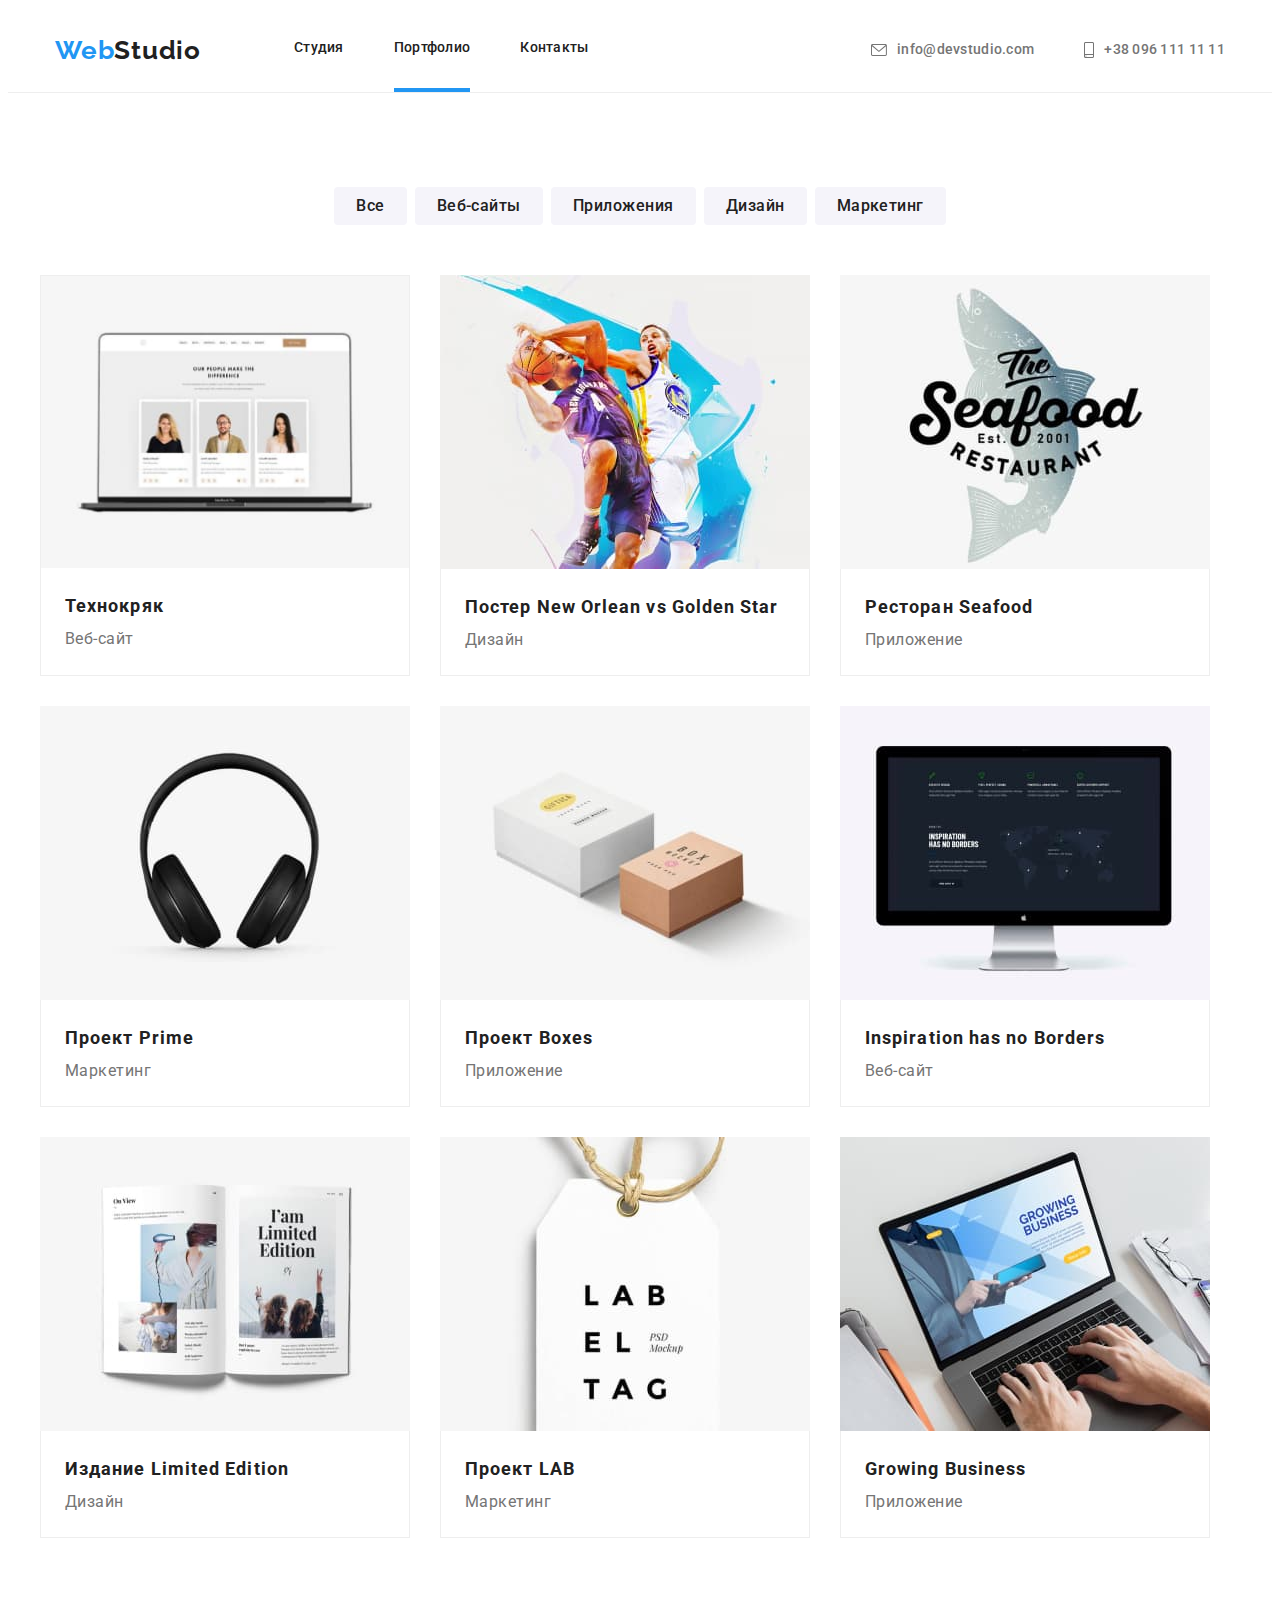
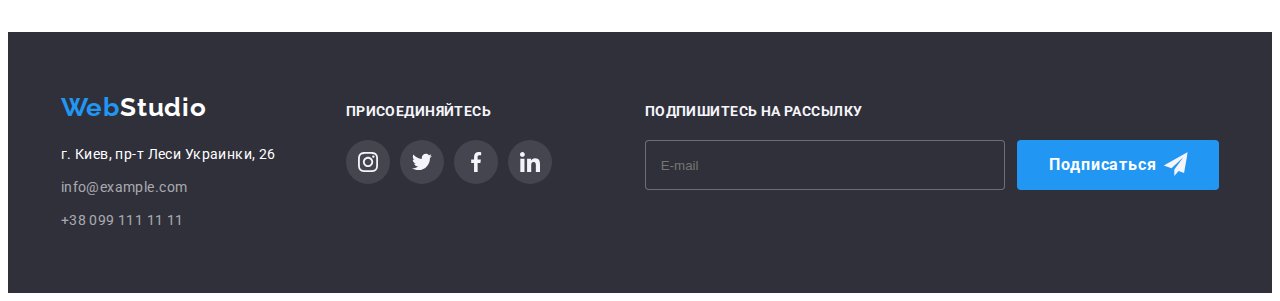
==== commit e77c1ea2: "fixed BEM" ====
--- a/portfolio.html
+++ b/portfolio.html
@@ -93,170 +93,171 @@
             </li>
           </ul>
         </div>
-        <ul class="container library">
-          <li class="library__item">
-            <div class="library__thumb">
-              <img
+        <ul class="container galery">
+          <li class="galery__item">
+            <div class="galery__thumb">
+              <img
+                class="galery__image"
                 src="./images/img-tehnokryak.jpg"
                 alt="ноутбук с изображаением вебсайта"
                 width="370"
               />
-              <p class="library__description">
-                Технокряк это современная площадка распространения коронавируса.
-                Компании используют эту платформу для цифрового шпионажа и атак
-                на защищённые сервера конкурентов.
-              </p>
-            </div>
-
-            <div class="library__info">
-              <h2 class="library__title">Технокряк</h2>
-              <p class="library__type">Веб-сайт</p>
-            </div>
-          </li>
-          <li class="library__item">
-            <div class="library__thumb">
+              <p class="galery__description">
+                Технокряк это современная площадка распространения коронавируса.
+                Компании используют эту платформу для цифрового шпионажа и атак
+                на защищённые сервера конкурентов.
+              </p>
+            </div>
+
+            <div class="galery__info">
+              <h2 class="galery__title">Технокряк</h2>
+              <p class="galery__type">Веб-сайт</p>
+            </div>
+          </li>
+          <li class="galery__item">
+            <div class="galery__thumb">
               <img
                 src="./images/img-poster-new-orlean-vs-golden-star.jpg"
                 alt="постер с баскетболистами новый орлеан играют против золотой звезды"
                 width="370"
               />
-              <p class="library__description">
-                Технокряк это современная площадка распространения коронавируса.
-                Компании используют эту платформу для цифрового шпионажа и атак
-                на защищённые сервера конкурентов.
-              </p>
-            </div>
-            <div class="library__info">
-              <h2 class="library__title">Постер New Orlean vs Golden Star</h2>
-
-              <p class="library__type">Дизайн</p>
-            </div>
-          </li>
-
-          <li class="library__item">
-            <div class="library__thumb">
+              <p class="galery__description">
+                Технокряк это современная площадка распространения коронавируса.
+                Компании используют эту платформу для цифрового шпионажа и атак
+                на защищённые сервера конкурентов.
+              </p>
+            </div>
+            <div class="galery__info">
+              <h2 class="galery__title">Постер New Orlean vs Golden Star</h2>
+
+              <p class="galery__type">Дизайн</p>
+            </div>
+          </li>
+
+          <li class="galery__item">
+            <div class="galery__thumb">
               <img
                 src="./images/img-seafood.jpg"
                 alt="логотип ресторана моской еды"
                 width="370"
               />
-              <p class="library__description">
-                Технокряк это современная площадка распространения коронавируса.
-                Компании используют эту платформу для цифрового шпионажа и атак
-                на защищённые сервера конкурентов.
-              </p>
-            </div>
-            <div class="library__info">
-              <h2 class="library__title">Ресторан Seafood</h2>
-              <p class="library__type">Приложение</p>
-            </div>
-          </li>
-          <li class="library__item">
-            <div class="library__thumb">
+              <p class="galery__description">
+                Технокряк это современная площадка распространения коронавируса.
+                Компании используют эту платформу для цифрового шпионажа и атак
+                на защищённые сервера конкурентов.
+              </p>
+            </div>
+            <div class="galery__info">
+              <h2 class="galery__title">Ресторан Seafood</h2>
+              <p class="galery__type">Приложение</p>
+            </div>
+          </li>
+          <li class="galery__item">
+            <div class="galery__thumb">
               <img
                 src="./images/img-project-prime.jpg"
                 alt="наушники"
                 width="370"
               />
-              <p class="library__description">
-                Технокряк это современная площадка распространения коронавируса.
-                Компании используют эту платформу для цифрового шпионажа и атак
-                на защищённые сервера конкурентов.
-              </p>
-            </div>
-            <div class="library__info">
-              <h2 class="library__title">Проект Prime</h2>
-              <p class="library__type">Маркетинг</p>
-            </div>
-          </li>
-          <li class="library__item">
-            <div class="library__thumb">
+              <p class="galery__description">
+                Технокряк это современная площадка распространения коронавируса.
+                Компании используют эту платформу для цифрового шпионажа и атак
+                на защищённые сервера конкурентов.
+              </p>
+            </div>
+            <div class="galery__info">
+              <h2 class="galery__title">Проект Prime</h2>
+              <p class="galery__type">Маркетинг</p>
+            </div>
+          </li>
+          <li class="galery__item">
+            <div class="galery__thumb">
               <img
                 src="./images/img-project-boxex.jpg"
                 alt="две коробки"
                 width="370"
               />
-              <p class="library__description">
-                Технокряк это современная площадка распространения коронавируса.
-                Компании используют эту платформу для цифрового шпионажа и атак
-                на защищённые сервера конкурентов.
-              </p>
-            </div>
-            <div class="library__info">
-              <h2 class="library__title">Проект Boxes</h2>
-              <p class="library__type">Приложение</p>
-            </div>
-          </li>
-          <li class="library__item">
-            <div class="library__thumb">
+              <p class="galery__description">
+                Технокряк это современная площадка распространения коронавируса.
+                Компании используют эту платформу для цифрового шпионажа и атак
+                на защищённые сервера конкурентов.
+              </p>
+            </div>
+            <div class="galery__info">
+              <h2 class="galery__title">Проект Boxes</h2>
+              <p class="galery__type">Приложение</p>
+            </div>
+          </li>
+          <li class="galery__item">
+            <div class="galery__thumb">
               <img
                 src="./images/img-inspiration-has-no-borders.jpg"
                 alt="монитор с веб-сайтом"
                 width="370"
               />
-              <p class="library__description">
-                Технокряк это современная площадка распространения коронавируса.
-                Компании используют эту платформу для цифрового шпионажа и атак
-                на защищённые сервера конкурентов.
-              </p>
-            </div>
-            <div class="library__info">
-              <h2 class="library__title">Inspiration has no Borders</h2>
-              <p class="library__type">Веб-сайт</p>
-            </div>
-          </li>
-          <li class="library__item">
-            <div class="library__thumb">
+              <p class="galery__description">
+                Технокряк это современная площадка распространения коронавируса.
+                Компании используют эту платформу для цифрового шпионажа и атак
+                на защищённые сервера конкурентов.
+              </p>
+            </div>
+            <div class="galery__info">
+              <h2 class="galery__title">Inspiration has no Borders</h2>
+              <p class="galery__type">Веб-сайт</p>
+            </div>
+          </li>
+          <li class="galery__item">
+            <div class="galery__thumb">
               <img
                 src="./images/img-limited-edition.jpg"
                 alt="журнал лимитед едишн"
                 width="370"
               />
-              <p class="library__description">
-                Технокряк это современная площадка распространения коронавируса.
-                Компании используют эту платформу для цифрового шпионажа и атак
-                на защищённые сервера конкурентов.
-              </p>
-            </div>
-            <div class="library__info">
-              <h2 class="library__title">Издание Limited Edition</h2>
-              <p class="library__type">Дизайн</p>
-            </div>
-          </li>
-          <li class="library__item">
-            <div class="library__thumb">
+              <p class="galery__description">
+                Технокряк это современная площадка распространения коронавируса.
+                Компании используют эту платформу для цифрового шпионажа и атак
+                на защищённые сервера конкурентов.
+              </p>
+            </div>
+            <div class="galery__info">
+              <h2 class="galery__title">Издание Limited Edition</h2>
+              <p class="galery__type">Дизайн</p>
+            </div>
+          </li>
+          <li class="galery__item">
+            <div class="galery__thumb">
               <img
                 src="./images/img-project-lab.jpg"
                 alt="стикер товара"
                 width="370"
               />
-              <p class="library__description">
-                Технокряк это современная площадка распространения коронавируса.
-                Компании используют эту платформу для цифрового шпионажа и атак
-                на защищённые сервера конкурентов.
-              </p>
-            </div>
-            <div class="library__info">
-              <h2 class="library__title">Проект LAB</h2>
-              <p class="library__type">Маркетинг</p>
-            </div>
-          </li>
-          <li class="library__item">
-            <div class="library__thumb">
+              <p class="galery__description">
+                Технокряк это современная площадка распространения коронавируса.
+                Компании используют эту платформу для цифрового шпионажа и атак
+                на защищённые сервера конкурентов.
+              </p>
+            </div>
+            <div class="galery__info">
+              <h2 class="galery__title">Проект LAB</h2>
+              <p class="galery__type">Маркетинг</p>
+            </div>
+          </li>
+          <li class="galery__item">
+            <div class="galery__thumb">
               <img
                 src="./images/img-growing-business.jpg"
                 alt="ноутбук"
                 width="370"
               />
-              <p class="library__description">
-                Технокряк это современная площадка распространения коронавируса.
-                Компании используют эту платформу для цифрового шпионажа и атак
-                на защищённые сервера конкурентов.
-              </p>
-            </div>
-            <div class="library__info">
-              <h2 class="library__title">Growing Business</h2>
-              <p class="library__type">Приложение</p>
+              <p class="galery__description">
+                Технокряк это современная площадка распространения коронавируса.
+                Компании используют эту платформу для цифрового шпионажа и атак
+                на защищённые сервера конкурентов.
+              </p>
+            </div>
+            <div class="galery__info">
+              <h2 class="galery__title">Growing Business</h2>
+              <p class="galery__type">Приложение</p>
             </div>
           </li>
         </ul>
--- a/css/main.min.css
+++ b/css/main.min.css
@@ -1,2 +1,2 @@
-p,h1,h2,h3,h4,h5,h6{margin:0px}a{text-decoration:none}button{cursor:pointer}img{display:block}:root{--main-text-color: #212121;--additional-text-color: #757575;--brand-color: #2196f3;--hover-color: #2196f3;--bgc-total: #2f303a;--bgc-additional: #ffffff;--bgc-button-portfolio: #f5f4fa}html{-webkit-box-sizing:border-box;box-sizing:border-box}*,*::before,*::after{-webkit-box-sizing:inherit;box-sizing:inherit}body{font-family:"Roboto", "Verdana", "Tahoma", sans-serif;font-style:normal;font-weight:400}.container{margin:0px auto;padding-left:15px;padding-right:15px;width:1200px}.hidden{opacity:0;font-size:0px;line-height:0px;display:none;color:transparent;visibility:hidden;overflow:hidden;width:0px;height:0px}.current-link{color:var(--hover-color);border-bottom:4px solid var(--hover-color)}.navigation,.social,.card-set,.switch,.library,.adress{margin:0 auto;padding:0px;list-style:none}.social,.social__link,.main-btn,.card-set{display:-webkit-box;display:-ms-flexbox;display:flex;-webkit-box-pack:center;-ms-flex-pack:center;justify-content:center;-webkit-box-align:center;-ms-flex-align:center;align-items:center}.logo{font-family:"Raleway";font-style:normal;font-weight:700;font-size:26px;line-height:1.19;letter-spacing:.03em;color:var(--main-text-color)}.logo--header{display:block;margin-right:93px}.logo__img{display:inline-block;color:var(--brand-color)}.logo--footer{display:block;margin-bottom:20px}.logo__text--footer{color:var(--bgc-additional)}.navigation{display:-webkit-box;display:-ms-flexbox;display:flex}.navigation__item{position:relative}.navigation__item+.navigation__item{margin-left:50px}.navigation__link{display:block;padding-top:32px;padding-right:0px;padding-left:0px;padding-bottom:32px;font-family:"Roboto";font-style:normal;font-weight:500;font-size:14px;line-height:1.14;letter-spacing:.02em;color:var(--main-text-color);-webkit-transition:color 250ms cubic-bezier(0.4, 0, 0.2, 1);transition:color 250ms cubic-bezier(0.4, 0, 0.2, 1)}.navigation__link:hover,.navigation__link:focus{color:var(--hover-color)}.navigation__link::after{content:"";display:block;position:absolute;left:0;bottom:0px;width:100%;height:4px;background-color:rgba(0,0,0,0);-webkit-transition:background-color 250ms cubic-bezier(0.4, 0, 0.2, 1);transition:background-color 250ms cubic-bezier(0.4, 0, 0.2, 1)}.navigation__link:hover::after{background-color:var(--hover-color)}.social__item{width:44px;height:44px}.social__item+.social__item{margin-left:10px}.social__link{width:100%;height:100%;background-color:transparent;border-radius:50%;fill:#afb1b8}.social__link:hover,.social__link:focus{outline:none;background-color:#2196f3;fill:white;-webkit-transition:fill 250ms cubic-bezier(0.4, 0, 0.2, 1);transition:fill 250ms cubic-bezier(0.4, 0, 0.2, 1)}.social__link--color{background-color:rgba(255,255,255,0.1);-webkit-transition:background-color 250ms cubic-bezier(0.4, 0, 0.2, 1);transition:background-color 250ms cubic-bezier(0.4, 0, 0.2, 1);fill:var(--bgc-button-portfolio)}.social__link--color:hover,.social__link--color:focus{background-color:#2196f3;outline:none}.main-btn{margin:0 auto;min-width:200px;border-radius:4px;padding:10px 32px;font-family:"Roboto";font-style:normal;font-weight:700;font-size:16px;line-height:1.88;letter-spacing:.06em;background-color:var(--brand-color);color:var(--bgc-additional);cursor:pointer;border:none}.subscribe__btn{padding-right:62px}.card-set__item+.card-set__item{margin-left:30px}.header{border-bottom:1px solid #eeeeee}.header__wrap{display:-webkit-box;display:-ms-flexbox;display:flex;-webkit-box-align:center;-ms-flex-align:center;align-items:center}.contacts{display:-webkit-box;display:-ms-flexbox;display:flex;margin-left:auto}.contacts__item{display:-webkit-box;display:-ms-flexbox;display:flex;-webkit-box-pack:right;-ms-flex-pack:right;justify-content:right;-webkit-box-align:center;-ms-flex-align:center;align-items:center;border:1px}.contacts__item+.contacts__item{margin-left:50px}.contacts__link{display:-webkit-box;display:-ms-flexbox;display:flex;-webkit-box-align:center;-ms-flex-align:center;align-items:center;padding-top:32px;padding-bottom:32px;font-family:"Roboto";font-style:normal;font-weight:500;font-size:14px;line-height:1.14;letter-spacing:.02em;color:var(--additional-text-color);-webkit-transition:color 250ms cubic-bezier(0.4, 0, 0.2, 1);transition:color 250ms cubic-bezier(0.4, 0, 0.2, 1)}.contacts__link:hover,.contacts__link:focus{color:var(--hover-color)}.contacts__icon-envelope{margin-right:10px;width:16px;height:12px;fill:currentColor}.contacts__icon-smartphone{width:10px;height:16px;margin-right:10px;fill:currentColor}.hero{margin:0px auto;max-width:1600px;padding-top:200px;padding-bottom:200px;text-align:center;background-image:-webkit-gradient(linear, left top, left bottom, from(rgba(47,48,58,0.4)), to(rgba(47,48,58,0.4))),url(../images/hero-optimized.jpg);background-image:linear-gradient(rgba(47,48,58,0.4), rgba(47,48,58,0.4)),url(../images/hero-optimized.jpg);background-repeat:no-repeat;background-position:center;background-size:cover;background-color:#c4c4c4}.hero__title{margin:0px auto;margin-bottom:30px;font-family:"Roboto";font-style:normal;font-weight:900;font-size:44px;line-height:1.36;letter-spacing:.06em;text-transform:uppercase;color:var(--bgc-additional)}.advantages{padding-top:94px;padding-bottom:94px}.benefits__wrap{margin-bottom:30px;padding-top:25px;padding-bottom:25px;padding-right:100px;padding-left:100px;text-align:center;background-color:#f5f4fa;border-radius:4px}.benefits__title{margin-bottom:10px;font-family:"Roboto";font-style:normal;font-weight:700;font-size:14px;line-height:1.17;letter-spacing:.03em;color:var(--main-text-color)}.benefits__item{width:270px}.benefits__icon{width:70px;height:70px}.benefits__desctiption{text-align:start;font-family:"Roboto";font-style:normal;font-weight:400;font-size:14px;line-height:1.71;letter-spacing:.03em;color:var(--additional-text-color)}.wwd-wrap{padding-bottom:94px}.wwd-wrap__title{margin-bottom:50px;text-align:center;font-family:"Roboto";font-style:normal;font-weight:700;font-size:36px;line-height:1.17;letter-spacing:.03em;color:var(--main-text-color)}.example{position:relative}.example__description{position:absolute;bottom:0;width:100%;padding-top:27px;padding-bottom:27px;text-align:center;font-family:"Roboto";font-style:normal;font-weight:700;font-size:14px;line-height:1.14;letter-spacing:.03em;text-transform:uppercase;color:#ffffff;background-color:rgba(47,48,58,0.8)}.team{padding-top:94px;padding-bottom:94px;background-color:#f5f4fa}.team__title{display:block;margin-bottom:50px;text-align:center;font-family:"Roboto";font-style:normal;font-weight:700;font-size:36px;line-height:1.17;letter-spacing:.03em;color:var(--main-text-color)}.product__wrap{padding-top:30px;padding-bottom:30px;background-color:#ffffff;-webkit-box-shadow:0px 1px 3px rgba(0,0,0,0.12),0px 1px 1px rgba(0,0,0,0.14),0px 2px 1px rgba(0,0,0,0.2);box-shadow:0px 1px 3px rgba(0,0,0,0.12),0px 1px 1px rgba(0,0,0,0.14),0px 2px 1px rgba(0,0,0,0.2)}.product__title{margin-bottom:10px;text-align:center;font-family:"Roboto";font-style:normal;font-weight:700;font-size:16px;line-height:1.19;letter-spacing:.03em;color:var(--main-text-color)}.product__description{margin-bottom:16px;text-align:center;font-family:"Roboto";font-style:normal;font-weight:400;font-size:16px;line-height:1.19;letter-spacing:.03em;color:var(--additional-text-color)}.clients{padding-top:94px;padding-bottom:94px;text-align:center}.clients__title{display:inline-block;margin-bottom:50px;text-align:center;font-family:"Roboto";font-style:normal;font-weight:700;font-size:36px;line-height:1.17;letter-spacing:.03em;color:var(--main-text-color)}.company{display:-webkit-box;display:-ms-flexbox;display:flex;-webkit-box-align:center;-ms-flex-align:center;align-items:center;-webkit-box-pack:center;-ms-flex-pack:center;justify-content:center;width:170px;height:92px}.company ~ .company{margin-left:30px}.company__link{display:-webkit-box;display:-ms-flexbox;display:flex;-webkit-box-align:center;-ms-flex-align:center;align-items:center;-webkit-box-pack:center;-ms-flex-pack:center;justify-content:center;width:100%;height:100%;border:1px solid #afb1b8;border-radius:4px;cursor:pointer;color:#afb1b8;-webkit-transition:border 250ms cubic-bezier(0.4, 0, 0.2, 1),color 250ms cubic-bezier(0.4, 0, 0.2, 1);transition:border 250ms cubic-bezier(0.4, 0, 0.2, 1),color 250ms cubic-bezier(0.4, 0, 0.2, 1)}.company__link:hover,.company__link:focus{outline:none;border:1px solid var(--hover-color);color:var(--hover-color)}.company__icon{width:106px;height:60px;fill:currentColor}.portfolio{padding-top:94px;padding-bottom:94px}.switch{display:-webkit-box;display:-ms-flexbox;display:flex;-webkit-box-pack:center;-ms-flex-pack:center;justify-content:center;margin-bottom:50px}.switch__item+.switch__item{margin-left:8px}.switch__btn{padding-top:6px;padding-bottom:6px;padding-left:22px;padding-right:22px;border:none;border-radius:4px;text-align:center;font-family:"Roboto";font-style:normal;font-weight:500;font-size:16px;line-height:1.63;letter-spacing:.03em;color:var(--main-text-color);background-color:var(--bgc-button-portfolio);-webkit-transition:color 250ms cubic-bezier(0.4, 0, 0.2, 1),background-color 250ms cubic-bezier(0.4, 0, 0.2, 1);transition:color 250ms cubic-bezier(0.4, 0, 0.2, 1),background-color 250ms cubic-bezier(0.4, 0, 0.2, 1)}.switch__btn:focus,.switch__btn:hover{background-color:var(--hover-color);color:var(--bgc-additional);outline:none}.library{display:-webkit-box;display:-ms-flexbox;display:flex;-ms-flex-wrap:wrap;flex-wrap:wrap}.library__item{position:relative;margin-right:30px}.library__item:nth-child(3n){margin-right:0px}.library__item:nth-child(-n+6){margin-bottom:30px}.library__item:hover{-webkit-box-shadow:0px 4px 4px rgba(0,0,0,0.25);box-shadow:0px 4px 4px rgba(0,0,0,0.25)}.library__thumb{display:block;position:relative;overflow:hidden}.library__description{position:absolute;bottom:0;-webkit-transform:translateY(100%);transform:translateY(100%);opacity:0;-webkit-transition:opacity 250ms cubic-bezier(0.4, 0, 0.2, 1),-webkit-transform 250ms cubic-bezier(0.4, 0, 0.2, 1);transition:opacity 250ms cubic-bezier(0.4, 0, 0.2, 1),-webkit-transform 250ms cubic-bezier(0.4, 0, 0.2, 1);transition:transform 250ms cubic-bezier(0.4, 0, 0.2, 1),opacity 250ms cubic-bezier(0.4, 0, 0.2, 1);transition:transform 250ms cubic-bezier(0.4, 0, 0.2, 1),opacity 250ms cubic-bezier(0.4, 0, 0.2, 1),-webkit-transform 250ms cubic-bezier(0.4, 0, 0.2, 1);overflow:hidden;width:100%;height:100%;padding-top:63px;padding-bottom:63px;padding-left:24px;padding-right:24px;font-family:"Roboto";font-style:normal;font-weight:400;font-size:18px;line-height:1.55;letter-spacing:.03em;color:var(--bgc-additional);background-color:rgba(33,150,243,0.9)}.library__item:hover .library__description,.library__info{-webkit-transform:translateY(0);transform:translateY(0);opacity:1;-webkit-box-shadow:0px 1px 1px rgba(0,0,0,0.12),0px 4px 4px rgba(0,0,0,0.06),1px 4px 6px rgba(0,0,0,0.16);box-shadow:0px 1px 1px rgba(0,0,0,0.12),0px 4px 4px rgba(0,0,0,0.06),1px 4px 6px rgba(0,0,0,0.16)}.library__info{padding-top:20px;padding-bottom:20px;padding-left:24px;padding-right:24px;border-left:1px solid #eeeeee;border-right:1px solid #eeeeee;border-bottom:1px solid #eeeeee;-webkit-box-shadow:0;box-shadow:0;-webkit-transition:-webkit-box-shadow 250ms cubic-bezier(0.4, 0, 0.2, 1);transition:-webkit-box-shadow 250ms cubic-bezier(0.4, 0, 0.2, 1);transition:box-shadow 250ms cubic-bezier(0.4, 0, 0.2, 1);transition:box-shadow 250ms cubic-bezier(0.4, 0, 0.2, 1), -webkit-box-shadow 250ms cubic-bezier(0.4, 0, 0.2, 1)}.library__title{font-family:"Roboto";font-style:normal;font-weight:700;font-size:18px;line-height:2;letter-spacing:.06em;color:var(--main-text-color)}.projects-description{font-family:"Roboto";font-style:normal;font-weight:400;font-size:16px;line-height:1.88;letter-spacing:.03em;color:var(--additional-text-color)}.footer{display:-webkit-box;display:-ms-flexbox;display:flex;-webkit-box-pack:center;-ms-flex-pack:center;justify-content:center;margin:0px auto;padding-top:60px;padding-bottom:60px;background-color:var(--bgc-total)}.footer__wrap{display:-webkit-box;display:-ms-flexbox;display:flex;-webkit-box-align:baseline;-ms-flex-align:baseline;align-items:baseline;-webkit-box-pack:center;-ms-flex-pack:center;justify-content:center}.adress__item:not(:last-child){margin-bottom:9px}.adress__map{font-family:"Roboto";font-style:normal;font-weight:400;font-size:14px;line-height:1.71;letter-spacing:.03em;color:var(--bgc-additional)}.adress__contacts{font-family:"Roboto";font-style:normal;font-weight:400;font-size:14px;line-height:1.71;letter-spacing:.03em;color:rgba(255,255,255,0.6)}.footer-mid{margin-left:70px}.footer-mid__title{display:inline-block;margin-bottom:20px;font-family:"Roboto";font-style:normal;font-weight:700;font-size:14px;line-height:1.14;letter-spacing:.03em;text-transform:uppercase;color:var(--bgc-button-portfolio)}.footer-mid__item{width:44px;height:44px}.footer-mid__item+.footer-mid__item{margin-left:10px}.footer-subscribe{margin-left:93px;fill:black}.footer-subscribe__label{display:block;margin-bottom:20px;font-family:"Roboto";font-style:normal;font-weight:700;font-size:14px;line-height:1.14;letter-spacing:.03em;text-transform:uppercase;color:var(--bgc-button-portfolio)}.user-email-input{width:360px;height:50px;margin-right:12px;padding:15px;color:var(--bgc-button-portfolio);border:1px solid rgba(255,255,255,0.3);border-radius:4px;background-color:var(--bgc-total)}.subscribe{position:relative;display:-webkit-box;display:-ms-flexbox;display:flex;text-align:center}.submit_wrap{position:absolute;margin-left:10px}.subscribe__icon{position:absolute;top:0;right:0;-webkit-transform:translate(-130%, 50%);transform:translate(-130%, 50%);fill:var(--bgc-button-portfolio)}.backdrop{position:fixed;top:0;left:0;width:100vw;height:100vw;background-color:rgba(0,0,0,0.2);opacity:1;-webkit-transition:opacity 500ms;transition:opacity 500ms}.backdrop.is-hidden{opacity:0;visibility:none;pointer-events:none}.modal-main{position:fixed;top:50%;left:50%;-webkit-transform:translate(-50%, -50%);transform:translate(-50%, -50%);padding:40px;background:#ffffff;-webkit-box-shadow:0px 1px 3px rgba(0,0,0,0.12),0px 1px 1px rgba(0,0,0,0.14),0px 2px 1px rgba(0,0,0,0.2);box-shadow:0px 1px 3px rgba(0,0,0,0.12),0px 1px 1px rgba(0,0,0,0.14),0px 2px 1px rgba(0,0,0,0.2);border-radius:4px}.modal-close-link{position:absolute;top:8px;right:8px;display:block;width:30px;height:30px;border-radius:50%;border:1px solid rgba(0,0,0,0.1)}.modal-close-link:hover .modal-close-icon{fill:var(--hover-color)}.modal-close-icon{position:absolute;top:5px;right:5px;width:18px;height:18px;-webkit-transition:fill 250ms cubic-bezier(0.4, 0, 0.2, 1);transition:fill 250ms cubic-bezier(0.4, 0, 0.2, 1)}.modal-user-title{display:block;margin-bottom:12px;font-family:"Roboto";font-style:normal;font-weight:700;font-size:20px;line-height:1.15;letter-spacing:.03em;color:var(--main-text-color)}.lable{display:block;margin-bottom:4px;font-family:"Roboto";font-style:normal;font-weight:500;font-size:12px;line-height:1.17;letter-spacing:.01em;color:#757575}.input-container{margin-bottom:10px}.input-container:last-child{margin-bottom:20px}.input-wrap{position:relative}.input{display:block;width:100%;height:40px;padding-left:30px;margin-bottom:10px;font-family:"Roboto";font-style:normal;font-weight:500;font-size:16px;line-height:1.15;letter-spacing:.03em;color:#212121;outline:none;border:1px solid rgba(33,33,33,0.2);border-radius:4px;-webkit-transition:border 250ms cubic-bezier(0.4, 0, 0.2, 1);transition:border 250ms cubic-bezier(0.4, 0, 0.2, 1)}.input:hover,.input:focus,.user-comments-area:hover,.user-comments-area:focus{border:1px solid var(--hover-color);border-radius:4px}.input-wrap:hover .input-icon{fill:var(--hover-color)}.input:focus+.input-icon{fill:var(--hover-color)}.input-icon{position:absolute;left:10px;top:50%;-webkit-transform:translateY(-50%);transform:translateY(-50%);fill:var(--main-text-color)}.user-comments-area{width:100%;height:120px;resize:none;padding:12px 16px;outline:none;border:1px solid rgba(33,33,33,0.2);border-radius:4px}.user-comments-area::-webkit-input-placeholder{font-family:"Roboto";font-style:normal;font-weight:500;font-size:12px;line-height:1.17;letter-spacing:.01em;color:rgba(117,117,117,0.5)}.user-comments-area:-ms-input-placeholder{font-family:"Roboto";font-style:normal;font-weight:500;font-size:12px;line-height:1.17;letter-spacing:.01em;color:rgba(117,117,117,0.5)}.user-comments-area::-ms-input-placeholder{font-family:"Roboto";font-style:normal;font-weight:500;font-size:12px;line-height:1.17;letter-spacing:.01em;color:rgba(117,117,117,0.5)}.user-comments-area::placeholder{font-family:"Roboto";font-style:normal;font-weight:500;font-size:12px;line-height:1.17;letter-spacing:.01em;color:rgba(117,117,117,0.5)}.modal-checkbox{margin-bottom:30px;display:-webkit-box;display:-ms-flexbox;display:flex;-webkit-box-align:center;-ms-flex-align:center;align-items:center}.icon-vector{position:absolute;top:0;left:0;-webkit-transform:translateY(20%);transform:translateY(20%);z-index:1;border-radius:2px}.icon-border{position:absolute;top:0;left:0;-webkit-transform:translateY(20%);transform:translateY(20%);display:-webkit-box;display:-ms-flexbox;display:flex;-webkit-box-align:center;-ms-flex-align:center;align-items:center;-webkit-box-pack:center;-ms-flex-pack:center;justify-content:center;width:16px;height:16px;border:2px solid #212121;border-radius:2px}.accept{display:-webkit-box;display:-ms-flexbox;display:flex;-webkit-box-pack:center;-ms-flex-pack:center;justify-content:center;-webkit-box-align:center;-ms-flex-align:center;align-items:center;position:relative;font-family:"Roboto";font-style:normal;font-weight:500;font-size:14px;line-height:1.71;letter-spacing:.03em;color:var(--additional-text-color)}.input-check{position:absolute}.icon-vector{width:16px;height:16px;fill:transparent}.input-check:checked+.icon-border{background-color:#2196f3;border:none}.input-check:checked+.icon-vector{background-color:#2196f3;fill:#ffffff}.policy-text{padding-left:25px}.policy{margin-left:2px;font-family:"Roboto";font-style:normal;font-weight:500;font-size:14px;line-height:1.71;letter-spacing:.03em;-webkit-text-decoration-line:underline;text-decoration-line:underline;color:var(--hover-color)}.button-modal-send{display:-webkit-box;display:-ms-flexbox;display:flex;-webkit-box-align:center;-ms-flex-align:center;align-items:center;-webkit-box-pack:center;-ms-flex-pack:center;justify-content:center;margin:0 auto;width:200px;height:50px;font-family:"Roboto";font-style:normal;font-weight:700;font-size:16px;line-height:1.87;letter-spacing:.06em;color:#ffffff;background-color:#188ce8;-webkit-box-shadow:0px 4px 4px rgba(0,0,0,0.15);box-shadow:0px 4px 4px rgba(0,0,0,0.15);border-radius:4px;border:none}
+p,h1,h2,h3,h4,h5,h6{margin:0px}a{text-decoration:none}button{cursor:pointer}img{display:block}:root{--main-text-color: #212121;--additional-text-color: #757575;--brand-color: #2196f3;--hover-color: #2196f3;--bgc-total: #2f303a;--bgc-additional: #ffffff;--bgc-button-portfolio: #f5f4fa}html{-webkit-box-sizing:border-box;box-sizing:border-box}*,*::before,*::after{-webkit-box-sizing:inherit;box-sizing:inherit}body{font-family:"Roboto", "Verdana", "Tahoma", sans-serif;font-style:normal;font-weight:400}.container{margin:0px auto;padding-left:15px;padding-right:15px;width:1200px}.hidden{opacity:0;font-size:0px;line-height:0px;display:none;color:transparent;visibility:hidden;overflow:hidden;width:0px;height:0px}.current-link{color:var(--hover-color);border-bottom:4px solid var(--hover-color)}.navigation,.social,.card-set,.advantages__list,.wwd__list,.team__list,.clients__list,.switch,.galery,.adress{margin:0 auto;padding:0px;list-style:none}.social,.social__link,.main-btn,.card-set,.advantages__list,.wwd__list,.team__list,.clients__list,.clients__link{display:-webkit-box;display:-ms-flexbox;display:flex;-webkit-box-pack:center;-ms-flex-pack:center;justify-content:center;-webkit-box-align:center;-ms-flex-align:center;align-items:center}.logo{font-family:"Raleway";font-style:normal;font-weight:700;font-size:26px;line-height:1.19;letter-spacing:.03em;color:var(--main-text-color)}.logo--header{display:block;margin-right:93px}.logo__img{display:inline-block;color:var(--brand-color)}.logo--footer{display:block;margin-bottom:20px}.logo__text--footer{color:var(--bgc-additional)}.navigation{display:-webkit-box;display:-ms-flexbox;display:flex}.navigation__item{position:relative}.navigation__item+.navigation__item{margin-left:50px}.navigation__link{display:block;padding-top:32px;padding-right:0px;padding-left:0px;padding-bottom:32px;font-family:"Roboto";font-style:normal;font-weight:500;font-size:14px;line-height:1.14;letter-spacing:.02em;color:var(--main-text-color);-webkit-transition:color 250ms cubic-bezier(0.4, 0, 0.2, 1);transition:color 250ms cubic-bezier(0.4, 0, 0.2, 1)}.navigation__link:hover,.navigation__link:focus{color:var(--hover-color)}.navigation__link::after{content:"";display:block;position:absolute;left:0;bottom:0px;width:100%;height:4px;background-color:rgba(0,0,0,0);-webkit-transition:background-color 250ms cubic-bezier(0.4, 0, 0.2, 1);transition:background-color 250ms cubic-bezier(0.4, 0, 0.2, 1)}.navigation__link:hover::after{background-color:var(--hover-color)}.social__item{width:44px;height:44px}.social__item+.social__item{margin-left:10px}.social__link{width:100%;height:100%;background-color:transparent;border-radius:50%;fill:#afb1b8}.social__link:hover,.social__link:focus{outline:none;background-color:#2196f3;fill:white;-webkit-transition:fill 250ms cubic-bezier(0.4, 0, 0.2, 1);transition:fill 250ms cubic-bezier(0.4, 0, 0.2, 1)}.social__link--color{background-color:rgba(255,255,255,0.1);-webkit-transition:background-color 250ms cubic-bezier(0.4, 0, 0.2, 1);transition:background-color 250ms cubic-bezier(0.4, 0, 0.2, 1);fill:var(--bgc-button-portfolio)}.social__link--color:hover,.social__link--color:focus{background-color:#2196f3;outline:none}.main-btn{margin:0 auto;min-width:200px;border-radius:4px;padding:10px 32px;font-family:"Roboto";font-style:normal;font-weight:700;font-size:16px;line-height:1.88;letter-spacing:.06em;background-color:var(--brand-color);color:var(--bgc-additional);cursor:pointer;border:none}.subscribe__btn{padding-right:62px}.card-set__item+.card-set__item{margin-left:30px}.header{border-bottom:1px solid #eeeeee}.header__wrap{display:-webkit-box;display:-ms-flexbox;display:flex;-webkit-box-align:center;-ms-flex-align:center;align-items:center}.contacts{display:-webkit-box;display:-ms-flexbox;display:flex;margin-top:0;margin-bottom:0;margin-left:auto;margin-right:0}.contacts__item{display:-webkit-box;display:-ms-flexbox;display:flex;-webkit-box-pack:right;-ms-flex-pack:right;justify-content:right;-webkit-box-align:center;-ms-flex-align:center;align-items:center;border:1px}.contacts__item+.contacts__item{margin-left:50px}.contacts__link{display:-webkit-box;display:-ms-flexbox;display:flex;-webkit-box-align:center;-ms-flex-align:center;align-items:center;padding-top:32px;padding-bottom:32px;font-family:"Roboto";font-style:normal;font-weight:500;font-size:14px;line-height:1.14;letter-spacing:.02em;color:var(--additional-text-color);-webkit-transition:color 250ms cubic-bezier(0.4, 0, 0.2, 1);transition:color 250ms cubic-bezier(0.4, 0, 0.2, 1)}.contacts__link:hover,.contacts__link:focus{color:var(--hover-color)}.contacts__icon-envelope{margin-right:10px;width:16px;height:12px;fill:currentColor}.contacts__icon-smartphone{width:10px;height:16px;margin-right:10px;fill:currentColor}.hero{margin:0px auto;max-width:1600px;padding-top:200px;padding-bottom:200px;text-align:center;background-image:-webkit-gradient(linear, left top, left bottom, from(rgba(47,48,58,0.4)), to(rgba(47,48,58,0.4))),url(../images/hero-optimized.jpg);background-image:linear-gradient(rgba(47,48,58,0.4), rgba(47,48,58,0.4)),url(../images/hero-optimized.jpg);background-repeat:no-repeat;background-position:center;background-size:cover;background-color:#c4c4c4}.hero__title{margin:0px auto;margin-bottom:30px;font-family:"Roboto";font-style:normal;font-weight:900;font-size:44px;line-height:1.36;letter-spacing:.06em;text-transform:uppercase;color:var(--bgc-additional)}.advantages{padding-top:94px;padding-bottom:94px}.advantages__item+.advantages__item{margin-left:30px}.advantages__wrap{margin-bottom:30px;padding-top:25px;padding-bottom:25px;padding-right:100px;padding-left:100px;text-align:center;background-color:#f5f4fa;border-radius:4px}.advantages__title{margin-bottom:10px;font-family:"Roboto";font-style:normal;font-weight:700;font-size:14px;line-height:1.17;letter-spacing:.03em;color:var(--main-text-color)}.advantages__item{width:270px}.advantages__desctiption{text-align:start;font-family:"Roboto";font-style:normal;font-weight:400;font-size:14px;line-height:1.71;letter-spacing:.03em;color:var(--additional-text-color)}.wwd{padding-bottom:94px}.wwd__title{margin-bottom:50px;text-align:center;font-family:"Roboto";font-style:normal;font-weight:700;font-size:36px;line-height:1.17;letter-spacing:.03em;color:var(--main-text-color)}.wwd__item+.wwd__item{margin-left:30px}.example{position:relative}.example__description{position:absolute;bottom:0;width:100%;padding-top:27px;padding-bottom:27px;text-align:center;font-family:"Roboto";font-style:normal;font-weight:700;font-size:14px;line-height:1.14;letter-spacing:.03em;text-transform:uppercase;color:#ffffff;background-color:rgba(47,48,58,0.8)}.team{padding-top:94px;padding-bottom:94px;background-color:#f5f4fa}.team__title{display:block;margin-bottom:50px;text-align:center;font-family:"Roboto";font-style:normal;font-weight:700;font-size:36px;line-height:1.17;letter-spacing:.03em;color:var(--main-text-color)}.team__item+.team__item{margin-left:30px}.team__wrap{padding-top:30px;padding-bottom:30px;background-color:#ffffff;-webkit-box-shadow:0px 1px 3px rgba(0,0,0,0.12),0px 1px 1px rgba(0,0,0,0.14),0px 2px 1px rgba(0,0,0,0.2);box-shadow:0px 1px 3px rgba(0,0,0,0.12),0px 1px 1px rgba(0,0,0,0.14),0px 2px 1px rgba(0,0,0,0.2)}.team__name{margin-bottom:10px;text-align:center;font-family:"Roboto";font-style:normal;font-weight:700;font-size:16px;line-height:1.19;letter-spacing:.03em;color:var(--main-text-color)}.team__position{margin-bottom:16px;text-align:center;font-family:"Roboto";font-style:normal;font-weight:400;font-size:16px;line-height:1.19;letter-spacing:.03em;color:var(--additional-text-color)}.clients{padding-top:94px;padding-bottom:94px;text-align:center}.clients__title{display:inline-block;margin-bottom:50px;text-align:center;font-family:"Roboto";font-style:normal;font-weight:700;font-size:36px;line-height:1.17;letter-spacing:.03em;color:var(--main-text-color)}.clients__item{width:170px;height:92px}.clients__item+.clients__item{margin-left:30px}.clients__link{width:100%;height:100%;border:1px solid #afb1b8;border-radius:4px;cursor:pointer;color:#afb1b8;-webkit-transition:border 250ms cubic-bezier(0.4, 0, 0.2, 1),color 250ms cubic-bezier(0.4, 0, 0.2, 1);transition:border 250ms cubic-bezier(0.4, 0, 0.2, 1),color 250ms cubic-bezier(0.4, 0, 0.2, 1)}.clients__link:hover,.clients__link:focus{outline:none;border:1px solid var(--hover-color);color:var(--hover-color)}.clients__icon{width:106px;height:60px;fill:currentColor}.portfolio{padding-top:94px;padding-bottom:94px}.switch{display:-webkit-box;display:-ms-flexbox;display:flex;-webkit-box-pack:center;-ms-flex-pack:center;justify-content:center;margin-bottom:50px}.switch__item+.switch__item{margin-left:8px}.switch__btn{padding-top:6px;padding-bottom:6px;padding-left:22px;padding-right:22px;border:none;border-radius:4px;text-align:center;font-family:"Roboto";font-style:normal;font-weight:500;font-size:16px;line-height:1.63;letter-spacing:.03em;color:var(--main-text-color);background-color:var(--bgc-button-portfolio);-webkit-transition:color 250ms cubic-bezier(0.4, 0, 0.2, 1),background-color 250ms cubic-bezier(0.4, 0, 0.2, 1);transition:color 250ms cubic-bezier(0.4, 0, 0.2, 1),background-color 250ms cubic-bezier(0.4, 0, 0.2, 1)}.switch__btn:focus,.switch__btn:hover{background-color:var(--hover-color);color:var(--bgc-additional);outline:none}.galery{display:-webkit-box;display:-ms-flexbox;display:flex;-ms-flex-wrap:wrap;flex-wrap:wrap}.galery__item{position:relative;margin-right:30px}.galery__item:nth-child(3n){margin-right:0px}.galery__item:nth-child(-n+6){margin-bottom:30px}.galery__item:hover{-webkit-box-shadow:0px 4px 4px rgba(0,0,0,0.25);box-shadow:0px 4px 4px rgba(0,0,0,0.25)}.galery__thumb{display:block;position:relative;overflow:hidden}.galery__image{border-top:1px solid #eeeeee;border-left:1px solid #eeeeee;border-right:1px solid #eeeeee}.galery__description{position:absolute;bottom:0;-webkit-transform:translateY(100%);transform:translateY(100%);opacity:0;-webkit-transition:opacity 250ms cubic-bezier(0.4, 0, 0.2, 1);transition:opacity 250ms cubic-bezier(0.4, 0, 0.2, 1);overflow:hidden;width:100%;height:100%;padding-top:63px;padding-bottom:63px;padding-left:24px;padding-right:24px;font-family:"Roboto";font-style:normal;font-weight:400;font-size:18px;line-height:1.55;letter-spacing:.03em;color:var(--bgc-additional);background-color:rgba(33,150,243,0.9)}.galery__info{padding-top:20px;padding-bottom:20px;padding-left:24px;padding-right:24px;border-left:1px solid #eeeeee;border-right:1px solid #eeeeee;border-bottom:1px solid #eeeeee;-webkit-box-shadow:0;box-shadow:0;-webkit-transition:-webkit-box-shadow 250ms cubic-bezier(0.4, 0, 0.2, 1);transition:-webkit-box-shadow 250ms cubic-bezier(0.4, 0, 0.2, 1);transition:box-shadow 250ms cubic-bezier(0.4, 0, 0.2, 1);transition:box-shadow 250ms cubic-bezier(0.4, 0, 0.2, 1), -webkit-box-shadow 250ms cubic-bezier(0.4, 0, 0.2, 1)}.galery__item:hover .galery__description,.galery__info{-webkit-transform:translateY(0);transform:translateY(0);opacity:1}.galery__title{font-family:"Roboto";font-style:normal;font-weight:700;font-size:18px;line-height:2;letter-spacing:.06em;color:var(--main-text-color)}.galery__type{font-family:"Roboto";font-style:normal;font-weight:400;font-size:16px;line-height:1.88;letter-spacing:.03em;color:var(--additional-text-color)}.footer{display:-webkit-box;display:-ms-flexbox;display:flex;-webkit-box-pack:center;-ms-flex-pack:center;justify-content:center;margin:0px auto;padding-top:60px;padding-bottom:60px;background-color:var(--bgc-total)}.footer__wrap{display:-webkit-box;display:-ms-flexbox;display:flex;-webkit-box-align:baseline;-ms-flex-align:baseline;align-items:baseline;-webkit-box-pack:center;-ms-flex-pack:center;justify-content:center}.adress__item:not(:last-child){margin-bottom:9px}.adress__map{font-family:"Roboto";font-style:normal;font-weight:400;font-size:14px;line-height:1.71;letter-spacing:.03em;color:var(--bgc-additional)}.adress__contacts{font-family:"Roboto";font-style:normal;font-weight:400;font-size:14px;line-height:1.71;letter-spacing:.03em;color:rgba(255,255,255,0.6)}.footer-mid{margin-left:70px}.footer-mid__title{display:inline-block;margin-bottom:20px;font-family:"Roboto";font-style:normal;font-weight:700;font-size:14px;line-height:1.14;letter-spacing:.03em;text-transform:uppercase;color:var(--bgc-button-portfolio)}.footer-mid__item{width:44px;height:44px}.footer-mid__item+.footer-mid__item{margin-left:10px}.footer-subscribe{margin-left:93px;fill:black}.footer-subscribe__label{display:block;margin-bottom:20px;font-family:"Roboto";font-style:normal;font-weight:700;font-size:14px;line-height:1.14;letter-spacing:.03em;text-transform:uppercase;color:var(--bgc-button-portfolio)}.user-email-input{width:360px;height:50px;margin-right:12px;padding:15px;color:var(--bgc-button-portfolio);border:1px solid rgba(255,255,255,0.3);border-radius:4px;background-color:var(--bgc-total)}.subscribe{position:relative;display:-webkit-box;display:-ms-flexbox;display:flex;text-align:center}.submit_wrap{position:absolute;margin-left:10px}.subscribe__icon{position:absolute;top:0;right:0;-webkit-transform:translate(-130%, 50%);transform:translate(-130%, 50%);fill:var(--bgc-button-portfolio)}.backdrop{position:fixed;top:0;left:0;width:100vw;height:100vw;background-color:rgba(0,0,0,0.2);opacity:1;-webkit-transition:opacity 500ms;transition:opacity 500ms}.backdrop.is-hidden{opacity:0;visibility:none;pointer-events:none}.modal-main{position:fixed;top:50%;left:50%;-webkit-transform:translate(-50%, -50%);transform:translate(-50%, -50%);padding:40px;background:#ffffff;-webkit-box-shadow:0px 1px 3px rgba(0,0,0,0.12),0px 1px 1px rgba(0,0,0,0.14),0px 2px 1px rgba(0,0,0,0.2);box-shadow:0px 1px 3px rgba(0,0,0,0.12),0px 1px 1px rgba(0,0,0,0.14),0px 2px 1px rgba(0,0,0,0.2);border-radius:4px}.modal-close-link{position:absolute;top:8px;right:8px;display:block;width:30px;height:30px;border-radius:50%;border:1px solid rgba(0,0,0,0.1)}.modal-close-link:hover .modal-close-icon{fill:var(--hover-color)}.modal-close-icon{position:absolute;top:5px;right:5px;width:18px;height:18px;-webkit-transition:fill 250ms cubic-bezier(0.4, 0, 0.2, 1);transition:fill 250ms cubic-bezier(0.4, 0, 0.2, 1)}.modal-user-title{display:block;margin-bottom:12px;font-family:"Roboto";font-style:normal;font-weight:700;font-size:20px;line-height:1.15;letter-spacing:.03em;color:var(--main-text-color)}.lable{display:block;margin-bottom:4px;font-family:"Roboto";font-style:normal;font-weight:500;font-size:12px;line-height:1.17;letter-spacing:.01em;color:#757575}.input-container{margin-bottom:10px}.input-container:last-child{margin-bottom:20px}.input-wrap{position:relative}.input{display:block;width:100%;height:40px;padding-left:30px;margin-bottom:10px;font-family:"Roboto";font-style:normal;font-weight:500;font-size:16px;line-height:1.15;letter-spacing:.03em;color:#212121;outline:none;border:1px solid rgba(33,33,33,0.2);border-radius:4px;-webkit-transition:border 250ms cubic-bezier(0.4, 0, 0.2, 1);transition:border 250ms cubic-bezier(0.4, 0, 0.2, 1)}.input:hover,.input:focus,.user-comments-area:hover,.user-comments-area:focus{border:1px solid var(--hover-color);border-radius:4px}.input-wrap:hover .input-icon{fill:var(--hover-color)}.input:focus+.input-icon{fill:var(--hover-color)}.input-icon{position:absolute;left:10px;top:50%;-webkit-transform:translateY(-50%);transform:translateY(-50%);fill:var(--main-text-color)}.user-comments-area{width:100%;height:120px;resize:none;padding:12px 16px;outline:none;border:1px solid rgba(33,33,33,0.2);border-radius:4px}.user-comments-area::-webkit-input-placeholder{font-family:"Roboto";font-style:normal;font-weight:500;font-size:12px;line-height:1.17;letter-spacing:.01em;color:rgba(117,117,117,0.5)}.user-comments-area:-ms-input-placeholder{font-family:"Roboto";font-style:normal;font-weight:500;font-size:12px;line-height:1.17;letter-spacing:.01em;color:rgba(117,117,117,0.5)}.user-comments-area::-ms-input-placeholder{font-family:"Roboto";font-style:normal;font-weight:500;font-size:12px;line-height:1.17;letter-spacing:.01em;color:rgba(117,117,117,0.5)}.user-comments-area::placeholder{font-family:"Roboto";font-style:normal;font-weight:500;font-size:12px;line-height:1.17;letter-spacing:.01em;color:rgba(117,117,117,0.5)}.modal-checkbox{margin-bottom:30px;display:-webkit-box;display:-ms-flexbox;display:flex;-webkit-box-align:center;-ms-flex-align:center;align-items:center}.icon-vector{position:absolute;top:0;left:0;-webkit-transform:translateY(20%);transform:translateY(20%);z-index:1;border-radius:2px}.icon-border{position:absolute;top:0;left:0;-webkit-transform:translateY(20%);transform:translateY(20%);display:-webkit-box;display:-ms-flexbox;display:flex;-webkit-box-align:center;-ms-flex-align:center;align-items:center;-webkit-box-pack:center;-ms-flex-pack:center;justify-content:center;width:16px;height:16px;border:2px solid #212121;border-radius:2px}.accept{display:-webkit-box;display:-ms-flexbox;display:flex;-webkit-box-pack:center;-ms-flex-pack:center;justify-content:center;-webkit-box-align:center;-ms-flex-align:center;align-items:center;position:relative;font-family:"Roboto";font-style:normal;font-weight:500;font-size:14px;line-height:1.71;letter-spacing:.03em;color:var(--additional-text-color)}.input-check{position:absolute}.icon-vector{width:16px;height:16px;fill:transparent}.input-check:checked+.icon-border{background-color:#2196f3;border:none}.input-check:checked+.icon-vector{background-color:#2196f3;fill:#ffffff}.policy-text{padding-left:25px}.policy{margin-left:2px;font-family:"Roboto";font-style:normal;font-weight:500;font-size:14px;line-height:1.71;letter-spacing:.03em;-webkit-text-decoration-line:underline;text-decoration-line:underline;color:var(--hover-color)}.button-modal-send{display:-webkit-box;display:-ms-flexbox;display:flex;-webkit-box-align:center;-ms-flex-align:center;align-items:center;-webkit-box-pack:center;-ms-flex-pack:center;justify-content:center;margin:0 auto;width:200px;height:50px;font-family:"Roboto";font-style:normal;font-weight:700;font-size:16px;line-height:1.87;letter-spacing:.06em;color:#ffffff;background-color:#188ce8;-webkit-box-shadow:0px 4px 4px rgba(0,0,0,0.15);box-shadow:0px 4px 4px rgba(0,0,0,0.15);border-radius:4px;border:none}
 /*# sourceMappingURL=main.min.css.map */